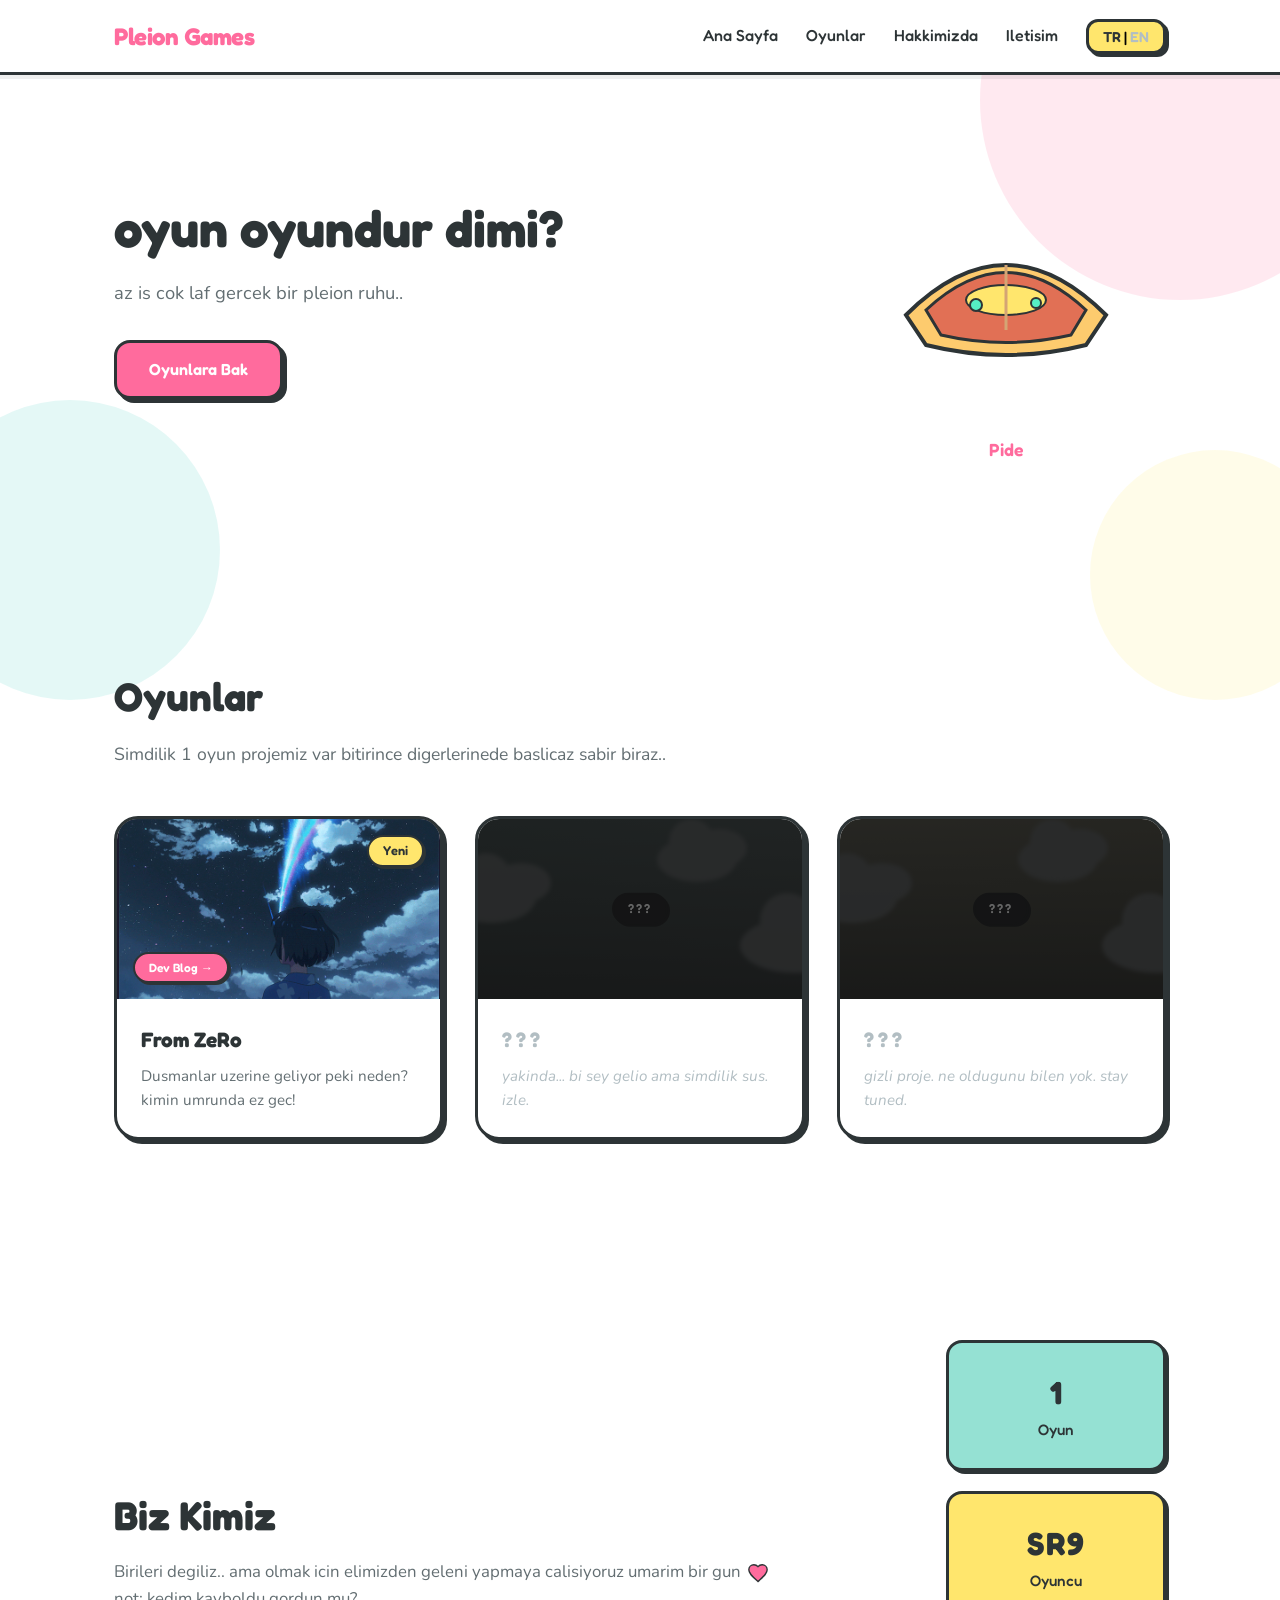
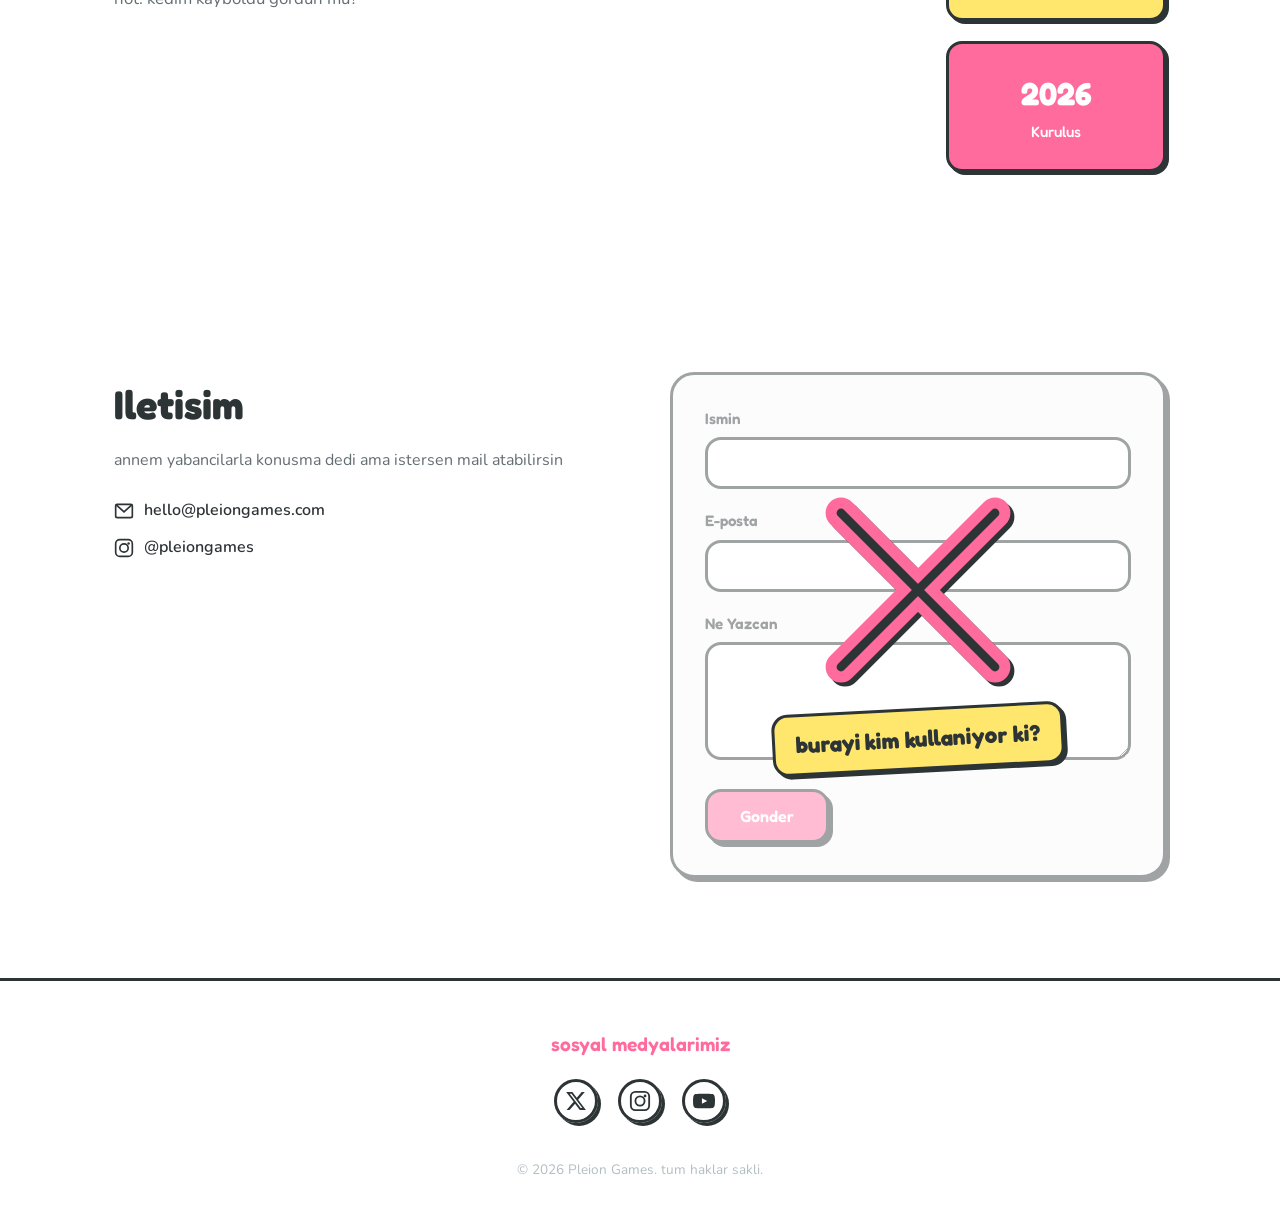
==== index.html @ 2d4acc25 "v1" ====
<!DOCTYPE html>
<html lang="tr">
<head>
  <meta charset="UTF-8">
  <meta name="viewport" content="width=device-width, initial-scale=1.0">
  <title>Pleion Games</title>
  <link rel="preconnect" href="https://fonts.googleapis.com">
  <link rel="preconnect" href="https://fonts.gstatic.com" crossorigin>
  <link href="https://fonts.googleapis.com/css2?family=Fredoka:wght@400;500;600;700&family=Nunito:wght@400;600;700&display=swap" rel="stylesheet">
  <link rel="stylesheet" href="css/style.css">
  <link rel="icon" type="image/jpg" href="mommy.jpg">
</head>
<body>

  <!-- Decorative blobs -->
  <div class="blob blob-1" aria-hidden="true"></div>
  <div class="blob blob-2" aria-hidden="true"></div>
  <div class="blob blob-3" aria-hidden="true"></div>

  <!-- Navbar -->
  <header class="navbar">
    <div class="container navbar-inner">
      <button type="button" class="logo" id="pleionLogo">Pleion Games</button>

      <button class="menu-toggle" aria-label="Menu" aria-expanded="false">
        <span></span>
        <span></span>
        <span></span>
      </button>

      <nav class="nav-links">
        <a href="#home" data-i18n="nav.home">Ana Sayfa</a>
        <a href="#games" data-i18n="nav.games">Oyunlar</a>
        <a href="#about" data-i18n="nav.about">Hakkimizda</a>
        <a href="#contact" data-i18n="nav.contact">Iletisim</a>
        <button class="lang-toggle" aria-label="Switch language">
          <span class="lang-active">TR</span> | <span class="lang-inactive">EN</span>
        </button>
      </nav>
    </div>
  </header>

  <main>

    <!-- Hero -->
    <section id="home" class="hero section">
      <div class="container hero-inner">
        <div class="hero-text">
          <h1 data-i18n="hero.title">oyun oyundur dimi?</h1>
          <p data-i18n="hero.subtitle">az is cok laf gercek bir pleion ruhu..</p>
          <a href="#games" class="btn btn-primary" data-i18n="hero.cta">Oyunlara Bak</a>
        </div>
        <div class="hero-illustration" id="heroFood" aria-hidden="true"></div>
      </div>
    </section>

    <!-- Games -->
    <section id="games" class="games section">
      <div class="container">
        <h2 class="section-title" data-i18n="games.title">Oyunlar</h2>
        <p class="section-subtitle" data-i18n="games.subtitle">Simdilik 1 oyun projemiz var bitirince digerlerinede baslicaz sabir biraz..</p>

        <div class="games-grid">
          <a href="fromzero/index.html" class="game-card-link">
            <article class="game-card game-card--featured">
              <div class="game-card-img game-card-img-1">
                <img src="fromzero.gif" alt="From ZeRo" class="game-logo">
                <span class="badge badge-hot" data-i18n="games.featured">Yeni</span>
                <span class="badge badge-blog" data-i18n="games.game1.blogHint">Dev Blog &rarr;</span>
              </div>
              <div class="game-card-body">
                <h3 data-i18n="games.game1.title">From ZeRo</h3>
                <p data-i18n="games.game1.desc">Dusmanlar uzerine geliyor peki neden? kimin umrunda ez gec!</p>
              </div>
            </article>
          </a>

          <article class="game-card game-card--mystery">
            <div class="game-card-img game-card-img-2">
              <div class="mystery-clouds" aria-hidden="true">
                <span class="cloud cloud-1"></span>
                <span class="cloud cloud-2"></span>
                <span class="cloud cloud-3"></span>
              </div>
              <span class="badge badge-mystery" data-i18n="games.mystery">???</span>
            </div>
            <div class="game-card-body game-card-body--mystery">
              <h3 data-i18n="games.game2.title">???</h3>
              <p data-i18n="games.game2.desc">yakinda... bi sey gelio ama simdilik sus. izle.</p>
            </div>
          </article>

          <article class="game-card game-card--mystery">
            <div class="game-card-img game-card-img-3">
              <div class="mystery-clouds" aria-hidden="true">
                <span class="cloud cloud-1"></span>
                <span class="cloud cloud-2"></span>
                <span class="cloud cloud-3"></span>
              </div>
              <span class="badge badge-mystery" data-i18n="games.mystery">???</span>
            </div>
            <div class="game-card-body game-card-body--mystery">
              <h3 data-i18n="games.game3.title">???</h3>
              <p data-i18n="games.game3.desc">gizli proje. ne oldugunu bilen yok. stay tuned.</p>
            </div>
          </article>
        </div>
      </div>
    </section>

    <!-- About -->
    <section id="about" class="about section">
      <div class="container about-inner">
        <div class="about-text">
          <h2 class="section-title" data-i18n="about.title">Biz Kimiz</h2>
          <p data-i18n-html="about.p1">Birileri degiliz.. ama olmak icin elimizden geleni yapmaya calisiyoruz umarim bir gun <svg class="inline-heart" viewBox="0 0 24 24" width="22" height="22" aria-hidden="true"><path d="M12 21.35l-1.45-1.32C5.4 15.36 2 12.28 2 8.5 2 5.42 4.42 3 7.5 3c1.74 0 3.41.81 4.5 2.09C13.09 3.81 14.76 3 16.5 3 19.58 3 22 5.42 22 8.5c0 3.78-3.4 6.86-8.55 11.54L12 21.35z" fill="#FF6B9D" stroke="#2D3436" stroke-width="1.5"/></svg><br>not: kedim kayboldu gordun mu?</p>
        </div>
        <div class="stats-grid">
          <div class="stat-box">
            <span class="stat-number">1</span>
            <span class="stat-label" data-i18n="about.statGames">Oyun</span>
          </div>
          <div class="stat-box">
            <span class="stat-number stat-number--scramble" id="statPlayers">?</span>
            <span class="stat-label" data-i18n="about.statPlayers">Oyuncu</span>
          </div>
          <div class="stat-box">
            <span class="stat-number">2026</span>
            <span class="stat-label" data-i18n="about.statYear">Kurulus</span>
          </div>
        </div>
      </div>
    </section>

    <!-- Contact -->
    <section id="contact" class="contact section">
      <div class="container contact-inner">
        <div class="contact-info">
          <h2 class="section-title" data-i18n="contact.title">Iletisim</h2>
          <p data-i18n="contact.subtitle">annem yabancilarla konusma dedi ama istersen mail atabilirsin</p>
          <div class="contact-links">
            <a href="mailto:hello@pleiongames.com" class="contact-link">
              <svg width="20" height="20" viewBox="0 0 24 24" fill="none" stroke="currentColor" stroke-width="2"><rect x="2" y="4" width="20" height="16" rx="2"/><path d="M22 4L12 13 2 4"/></svg>
              hello@pleiongames.com
            </a>
            <a href="https://instagram.com/pleiongames" class="contact-link" target="_blank" rel="noopener">
              <svg width="20" height="20" viewBox="0 0 24 24" fill="none" stroke="currentColor" stroke-width="2"><rect x="2" y="2" width="20" height="20" rx="5"/><circle cx="12" cy="12" r="5"/><circle cx="17.5" cy="6.5" r="1.5" fill="currentColor" stroke="none"/></svg>
              @pleiongames
            </a>
          </div>
        </div>

        <div class="contact-form-wrap">
          <form class="contact-form" id="contactForm">
            <div class="form-group">
              <label for="name" data-i18n="contact.name">Ismin</label>
              <input type="text" id="name" name="name" required disabled>
            </div>
            <div class="form-group">
              <label for="email" data-i18n="contact.email">E-posta</label>
              <input type="email" id="email" name="email" required disabled>
            </div>
            <div class="form-group">
              <label for="message" data-i18n="contact.message">Ne Yazcan</label>
              <textarea id="message" name="message" rows="4" required disabled></textarea>
            </div>
            <button type="submit" class="btn btn-primary" data-i18n="contact.send" disabled>Gonder</button>
            <p class="form-success" id="formSuccess" hidden data-i18n="contact.success">gitti mesajin! en kisa surede doneriz.</p>
          </form>
          <div class="form-x-overlay" aria-hidden="true">
            <svg class="form-x-mark" viewBox="0 0 200 200" fill="none" xmlns="http://www.w3.org/2000/svg">
              <line x1="30" y1="30" x2="170" y2="170" stroke="#FF6B9D" stroke-width="28" stroke-linecap="round"/>
              <line x1="170" y1="30" x2="30" y2="170" stroke="#FF6B9D" stroke-width="28" stroke-linecap="round"/>
              <line x1="30" y1="30" x2="170" y2="170" stroke="#2D3436" stroke-width="8" stroke-linecap="round"/>
              <line x1="170" y1="30" x2="30" y2="170" stroke="#2D3436" stroke-width="8" stroke-linecap="round"/>
            </svg>
            <p class="form-x-text" data-i18n="contact.nobody">burayi kim kullaniyor ki?</p>
          </div>
        </div>
      </div>
    </section>

  </main>

  <!-- Footer -->
  <footer class="footer">
    <div class="container footer-inner">
      <p class="footer-slogan" data-i18n="footer.slogan">sosyal medyalarimiz</p>
      <div class="footer-social" id="footerSocial">
        <a href="#" class="runaway-x" aria-label="X">
          <svg width="22" height="22" viewBox="0 0 24 24" fill="currentColor"><path d="M18.244 2.25h3.308l-7.227 8.26 8.502 11.24H16.17l-5.214-6.817L4.99 21.75H1.68l7.73-8.835L1.254 2.25H8.08l4.713 6.231zm-1.161 17.52h1.833L7.084 4.126H5.117z"/></svg>
        </a>
        <a href="https://instagram.com/pleiongames" aria-label="Instagram" target="_blank" rel="noopener">
          <svg width="22" height="22" viewBox="0 0 24 24" fill="none" stroke="currentColor" stroke-width="2"><rect x="2" y="2" width="20" height="20" rx="5"/><circle cx="12" cy="12" r="5"/><circle cx="17.5" cy="6.5" r="1.5" fill="currentColor" stroke="none"/></svg>
        </a>
        <a href="#" aria-label="YouTube">
          <svg width="22" height="22" viewBox="0 0 24 24" fill="currentColor"><path d="M23.5 6.5a3 3 0 0 0-2.1-2.1C19.5 4 12 4 12 4s-7.5 0-9.4.4A3 3 0 0 0 .5 6.5 31 31 0 0 0 0 12a31 31 0 0 0 .5 5.5 3 3 0 0 0 2.1 2.1C4.5 20 12 20 12 20s7.5 0 9.4-.4a3 3 0 0 0 2.1-2.1A31 31 0 0 0 24 12a31 31 0 0 0-.5-5.5zM9.75 15.02V8.98L15.5 12l-5.75 3.02z"/></svg>
        </a>
      </div>
      <p class="footer-copy">&copy; 2026 Pleion Games. <span data-i18n="footer.rights">tum haklar sakli.</span></p>
    </div>
  </footer>

  <script src="js/hero-foods.js"></script>
  <script src="js/main.js"></script>
</body>
</html>
---- css/style.css ----
/* ===== Reset & Base ===== */
*, *::before, *::after {
  margin: 0;
  padding: 0;
  box-sizing: border-box;
}

:root {
  --white: #FFFFFF;
  --dark: #2D3436;
  --pink: #FF6B9D;
  --teal: #4ECDC4;
  --yellow: #FFE66D;
  --mint: #95E1D3;
  --shadow: 4px 4px 0 var(--dark);
  --shadow-sm: 3px 3px 0 var(--dark);
  --radius: 24px;
  --radius-sm: 16px;
  --font-heading: 'Fredoka', sans-serif;
  --font-body: 'Nunito', sans-serif;
}

html {
  scroll-behavior: smooth;
}

body {
  font-family: var(--font-body);
  color: var(--dark);
  background: var(--white);
  line-height: 1.6;
  overflow-x: hidden;
}

.container {
  max-width: 1100px;
  margin: 0 auto;
  padding: 0 24px;
}

.section {
  padding: 100px 0;
}

.section-title {
  font-family: var(--font-heading);
  font-size: 2.5rem;
  font-weight: 700;
  margin-bottom: 12px;
}

.section-subtitle {
  font-size: 1.1rem;
  color: #636e72;
  margin-bottom: 48px;
}

/* ===== Decorative Blobs ===== */
.blob {
  position: fixed;
  border-radius: 50%;
  opacity: 0.15;
  z-index: -1;
  pointer-events: none;
}

.blob-1 {
  width: 400px;
  height: 400px;
  background: var(--pink);
  top: -100px;
  right: -100px;
}

.blob-2 {
  width: 300px;
  height: 300px;
  background: var(--teal);
  bottom: 200px;
  left: -80px;
}

.blob-3 {
  width: 250px;
  height: 250px;
  background: var(--yellow);
  top: 50%;
  right: -60px;
}

/* ===== Navbar ===== */
.navbar {
  position: sticky;
  top: 0;
  z-index: 100;
  background: var(--white);
  border-bottom: 3px solid var(--dark);
  box-shadow: 0 4px 0 rgba(45, 52, 54, 0.08);
}

.navbar-inner {
  display: flex;
  align-items: center;
  justify-content: space-between;
  height: 72px;
}

.logo {
  font-family: var(--font-heading);
  font-size: 1.5rem;
  font-weight: 700;
  color: var(--pink);
  text-decoration: none;
  letter-spacing: -0.5px;
  background: none;
  border: none;
  cursor: pointer;
  padding: 0;
}

.logo-shake {
  animation: logoShake 0.45s ease;
}

.nav-links {
  display: flex;
  align-items: center;
  gap: 28px;
}

.nav-links a {
  font-family: var(--font-heading);
  font-weight: 500;
  color: var(--dark);
  text-decoration: none;
  transition: color 0.2s;
}

.nav-links a:hover {
  color: var(--pink);
}

.lang-toggle {
  font-family: var(--font-heading);
  font-weight: 600;
  font-size: 0.9rem;
  background: var(--yellow);
  border: 3px solid var(--dark);
  border-radius: 12px;
  padding: 6px 14px;
  cursor: pointer;
  box-shadow: var(--shadow-sm);
  transition: transform 0.15s;
}

.lang-toggle:hover {
  transform: translateY(-2px);
}

.lang-toggle .lang-active {
  color: var(--dark);
}

.lang-toggle .lang-inactive {
  color: #b2bec3;
}

.menu-toggle {
  display: none;
  flex-direction: column;
  gap: 5px;
  background: none;
  border: none;
  cursor: pointer;
  padding: 4px;
}

.menu-toggle span {
  display: block;
  width: 26px;
  height: 3px;
  background: var(--dark);
  border-radius: 2px;
  transition: transform 0.3s, opacity 0.3s;
}

.menu-toggle.active span:nth-child(1) {
  transform: translateY(8px) rotate(45deg);
}

.menu-toggle.active span:nth-child(2) {
  opacity: 0;
}

.menu-toggle.active span:nth-child(3) {
  transform: translateY(-8px) rotate(-45deg);
}

/* ===== Buttons ===== */
.btn {
  display: inline-block;
  font-family: var(--font-heading);
  font-weight: 600;
  font-size: 1rem;
  padding: 14px 32px;
  border-radius: var(--radius-sm);
  border: 3px solid var(--dark);
  cursor: pointer;
  text-decoration: none;
  transition: transform 0.15s, box-shadow 0.15s;
}

.btn-primary {
  background: var(--pink);
  color: var(--white);
  box-shadow: var(--shadow);
}

.btn-primary:hover {
  transform: translateY(-4px);
  box-shadow: 6px 6px 0 var(--dark);
}

/* ===== Hero ===== */
.hero {
  padding-top: 60px;
}

.hero-inner {
  display: flex;
  align-items: center;
  gap: 60px;
}

.hero-text {
  flex: 1;
}

.hero-text h1 {
  font-family: var(--font-heading);
  font-size: 3.2rem;
  font-weight: 700;
  line-height: 1.15;
  margin-bottom: 20px;
}

.hero-text p {
  font-size: 1.15rem;
  color: #636e72;
  margin-bottom: 32px;
  max-width: 480px;
}

.hero-illustration {
  flex: 0 0 320px;
}

.hero-illustration svg {
  width: 100%;
  height: auto;
  animation: float 3s ease-in-out infinite;
}

.hero-food-label {
  display: block;
  margin-top: 12px;
  font-family: var(--font-heading);
  font-size: 1.1rem;
  font-weight: 600;
  text-align: center;
  color: var(--pink);
}

@keyframes float {
  0%, 100% { transform: translateY(0); }
  50% { transform: translateY(-12px); }
}

/* ===== Games ===== */
.games-grid {
  display: grid;
  grid-template-columns: repeat(3, 1fr);
  gap: 32px;
}

.game-card {
  background: var(--white);
  border: 3px solid var(--dark);
  border-radius: var(--radius);
  overflow: hidden;
  box-shadow: var(--shadow);
  transition: transform 0.2s;
}

.game-card:hover {
  transform: translateY(-6px);
}

.game-card-img {
  height: 180px;
  position: relative;
  display: flex;
  align-items: center;
  justify-content: center;
  padding: 16px;
}

.game-card-img-1 {
  background: #1a1a2e;
  overflow: hidden;
  padding: 0;
}

.game-logo {
  width: 100%;
  height: 100%;
  object-fit: contain;
  object-position: center;
  display: block;
}

.game-card-img-1 .badge-hot {
  z-index: 2;
}

.game-card-img-2 {
  background: linear-gradient(135deg, var(--teal) 0%, var(--mint) 100%);
}

.game-card-img-3 {
  background: linear-gradient(135deg, var(--yellow) 0%, #ffd93d 100%);
}

.badge {
  position: absolute;
  top: 16px;
  right: 16px;
  z-index: 3;
  font-family: var(--font-heading);
  font-size: 0.8rem;
  font-weight: 600;
  background: var(--white);
  color: var(--dark);
  border: 2px solid var(--dark);
  border-radius: 20px;
  padding: 4px 14px;
  box-shadow: 2px 2px 0 var(--dark);
}

.game-card-body {
  padding: 24px;
}

.game-card-body h3 {
  font-family: var(--font-heading);
  font-size: 1.3rem;
  margin-bottom: 8px;
}

.game-card-body p {
  font-size: 0.95rem;
  color: #636e72;
}

/* Featured card */
.game-card--featured:hover {
  transform: translateY(-8px);
  box-shadow: 6px 6px 0 var(--dark);
}

.badge-hot {
  background: var(--yellow);
}

/* Mystery cards */
.game-card--mystery {
  position: relative;
}

.game-card--mystery:hover {
  transform: translateY(-4px);
}

.game-card--mystery .game-card-img {
  overflow: hidden;
}

.mystery-clouds {
  position: absolute;
  inset: 0;
  z-index: 2;
  background: linear-gradient(180deg, rgba(45, 52, 54, 0.75) 0%, rgba(45, 52, 54, 0.92) 100%);
  pointer-events: none;
}

.cloud {
  position: absolute;
  background: #636e72;
  border-radius: 50%;
  opacity: 0.85;
  filter: blur(2px);
}

.cloud::before,
.cloud::after {
  content: '';
  position: absolute;
  background: inherit;
  border-radius: 50%;
}

.cloud-1 {
  width: 90px;
  height: 50px;
  top: 30%;
  left: -10%;
  animation: drift 8s ease-in-out infinite;
}

.cloud-1::before {
  width: 50px;
  height: 50px;
  top: -20px;
  left: 15px;
}

.cloud-1::after {
  width: 60px;
  height: 40px;
  top: -10px;
  left: 45px;
}

.cloud-2 {
  width: 110px;
  height: 55px;
  top: 55%;
  right: -15%;
  animation: drift 10s ease-in-out infinite reverse;
}

.cloud-2::before {
  width: 55px;
  height: 55px;
  top: -25px;
  left: 20px;
}

.cloud-2::after {
  width: 70px;
  height: 45px;
  top: -12px;
  left: 50px;
}

.cloud-3 {
  width: 80px;
  height: 45px;
  top: 10%;
  right: 20%;
  animation: drift 12s ease-in-out infinite;
  animation-delay: -3s;
}

.cloud-3::before {
  width: 45px;
  height: 45px;
  top: -18px;
  left: 12px;
}

.cloud-3::after {
  width: 55px;
  height: 38px;
  top: -8px;
  left: 35px;
}

@keyframes drift {
  0%, 100% { transform: translateX(0); }
  50% { transform: translateX(18px); }
}

.badge-mystery {
  top: 50%;
  left: 50%;
  right: auto;
  transform: translate(-50%, -50%);
  z-index: 3;
  background: var(--dark);
  color: var(--white);
  letter-spacing: 2px;
}

.game-card-body--mystery h3 {
  color: #b2bec3;
  letter-spacing: 4px;
}

.game-card-body--mystery p {
  color: #b2bec3;
  font-style: italic;
}

.game-card--mystery .game-card-img-2,
.game-card--mystery .game-card-img-3 {
  filter: brightness(0.4) saturate(0.3);
}

/* ===== About ===== */
.about-inner {
  display: flex;
  gap: 60px;
  align-items: center;
}

.about-text {
  flex: 1;
}

.about-text p {
  font-size: 1.05rem;
  color: #636e72;
  margin-bottom: 16px;
}

.inline-heart {
  display: inline-block;
  vertical-align: middle;
  margin: 0 2px;
  animation: heartbeat 1.2s ease-in-out infinite;
}

@keyframes heartbeat {
  0%, 100% { transform: scale(1); }
  50% { transform: scale(1.15); }
}

.stat-number--scramble {
  font-family: monospace;
  letter-spacing: 2px;
  min-width: 3ch;
  display: inline-block;
}

.stats-grid {
  display: flex;
  flex-direction: column;
  gap: 20px;
  flex: 0 0 220px;
}

.stat-box {
  background: var(--mint);
  border: 3px solid var(--dark);
  border-radius: var(--radius-sm);
  padding: 24px;
  text-align: center;
  box-shadow: var(--shadow-sm);
}

.stat-box:nth-child(2) {
  background: var(--yellow);
}

.stat-box:nth-child(3) {
  background: var(--pink);
  color: var(--white);
}

.stat-number {
  display: block;
  font-family: var(--font-heading);
  font-size: 2rem;
  font-weight: 700;
}

.stat-label {
  font-family: var(--font-heading);
  font-weight: 500;
  font-size: 0.95rem;
}

/* ===== Contact ===== */
.contact-inner {
  display: flex;
  gap: 60px;
  align-items: flex-start;
}

.contact-info {
  flex: 1;
}

.contact-info p {
  color: #636e72;
  margin-bottom: 24px;
}

.contact-links {
  display: flex;
  flex-direction: column;
  gap: 12px;
}

.contact-link {
  display: flex;
  align-items: center;
  gap: 10px;
  color: var(--dark);
  text-decoration: none;
  font-weight: 600;
  transition: color 0.2s;
}

.contact-link:hover {
  color: var(--pink);
}

.contact-form-wrap {
  flex: 1;
  position: relative;
}

.contact-form {
  background: #f8f9fa;
  border: 3px solid var(--dark);
  border-radius: var(--radius);
  padding: 32px;
  box-shadow: var(--shadow);
  opacity: 0.45;
  pointer-events: none;
  user-select: none;
}

.form-x-overlay {
  position: absolute;
  inset: 0;
  display: flex;
  flex-direction: column;
  align-items: center;
  justify-content: center;
  gap: 8px;
  z-index: 2;
  pointer-events: none;
}

.form-x-mark {
  width: min(220px, 70%);
  height: auto;
  filter: drop-shadow(4px 4px 0 var(--dark));
  animation: wobble 2.5s ease-in-out infinite;
}

.form-x-text {
  font-family: var(--font-heading);
  font-size: 1.4rem;
  font-weight: 700;
  color: var(--dark);
  text-align: center;
  transform: rotate(-3deg);
  background: var(--yellow);
  border: 3px solid var(--dark);
  border-radius: var(--radius-sm);
  padding: 10px 20px;
  box-shadow: var(--shadow-sm);
}

@keyframes wobble {
  0%, 100% { transform: rotate(0deg) scale(1); }
  25% { transform: rotate(-4deg) scale(1.03); }
  75% { transform: rotate(4deg) scale(1.03); }
}

.form-group {
  margin-bottom: 20px;
}

.form-group label {
  display: block;
  font-family: var(--font-heading);
  font-weight: 600;
  margin-bottom: 6px;
  font-size: 0.95rem;
}

.form-group input,
.form-group textarea {
  width: 100%;
  font-family: var(--font-body);
  font-size: 1rem;
  padding: 12px 16px;
  border: 3px solid var(--dark);
  border-radius: var(--radius-sm);
  background: var(--white);
  outline: none;
  transition: box-shadow 0.2s;
}

.form-group input:focus,
.form-group textarea:focus {
  box-shadow: 0 0 0 3px var(--teal);
}

.form-group textarea {
  resize: vertical;
}

.form-success {
  margin-top: 16px;
  font-family: var(--font-heading);
  font-weight: 600;
  color: var(--teal);
}

/* ===== Footer ===== */
.footer {
  border-top: 3px solid var(--dark);
  padding: 48px 0;
  text-align: center;
}

.footer-slogan {
  font-family: var(--font-heading);
  font-size: 1.2rem;
  font-weight: 600;
  color: var(--pink);
  margin-bottom: 20px;
}

.footer-social {
  display: flex;
  justify-content: center;
  gap: 20px;
  margin-bottom: 20px;
  position: relative;
  min-height: 60px;
}

.footer-social a {
  display: flex;
  align-items: center;
  justify-content: center;
  width: 44px;
  height: 44px;
  border: 3px solid var(--dark);
  border-radius: 50%;
  color: var(--dark);
  box-shadow: var(--shadow-sm);
  transition: transform 0.15s, background 0.15s;
}

.footer-social a:not(.runaway-x):hover {
  transform: translateY(-3px);
  background: var(--yellow);
}

.runaway-x {
  position: relative;
  transition: transform 0.45s cubic-bezier(0.34, 1.56, 0.64, 1);
  z-index: 5;
  cursor: pointer;
}

/* Escape cat */
.escape-cat {
  position: fixed;
  z-index: 9999;
  pointer-events: none;
  animation: catFall 2.6s ease-in forwards;
}

@keyframes logoShake {
  0%, 100% { transform: translateX(0) rotate(0); }
  20% { transform: translateX(-5px) rotate(-3deg); }
  40% { transform: translateX(5px) rotate(3deg); }
  60% { transform: translateX(-4px) rotate(-2deg); }
  80% { transform: translateX(4px) rotate(2deg); }
}

@keyframes catFall {
  0% { transform: translateY(0) rotate(0deg); }
  35% { transform: translateY(55vh) rotate(8deg); animation-timing-function: ease-in; }
  48% { transform: translateY(46vh) rotate(-5deg); }
  62% { transform: translateY(72vh) rotate(6deg); animation-timing-function: ease-in; }
  74% { transform: translateY(65vh) rotate(-4deg); }
  86% { transform: translateY(88vh) rotate(5deg); animation-timing-function: ease-in; }
  100% { transform: translateY(115vh) rotate(0deg); opacity: 0; }
}

.footer-copy {
  font-size: 0.85rem;
  color: #b2bec3;
}

/* ===== Responsive ===== */
@media (max-width: 768px) {
  .section {
    padding: 72px 0;
  }

  .section-title {
    font-size: 2rem;
  }

  .menu-toggle {
    display: flex;
  }

  .nav-links {
    position: fixed;
    top: 72px;
    left: 0;
    right: 0;
    background: var(--white);
    flex-direction: column;
    padding: 24px;
    gap: 20px;
    border-bottom: 3px solid var(--dark);
    transform: translateY(-120%);
    opacity: 0;
    transition: transform 0.3s, opacity 0.3s;
    pointer-events: none;
  }

  .nav-links.open {
    transform: translateY(0);
    opacity: 1;
    pointer-events: auto;
  }

  .hero-inner {
    flex-direction: column;
    text-align: center;
    gap: 40px;
  }

  .hero-text h1 {
    font-size: 2.2rem;
  }

  .hero-text p {
    max-width: 100%;
  }

  .hero-illustration {
    flex: none;
    width: 260px;
  }

  .games-grid {
    grid-template-columns: 1fr;
  }

  .about-inner {
    flex-direction: column;
  }

  .stats-grid {
    flex-direction: row;
    flex: none;
    width: 100%;
  }

  .stat-box {
    flex: 1;
    padding: 16px;
  }

  .stat-number {
    font-size: 1.5rem;
  }

  .contact-inner {
    flex-direction: column;
  }
}

@media (max-width: 480px) {
  .stats-grid {
    flex-direction: column;
  }

  .hero-text h1 {
    font-size: 1.8rem;
  }
}

/* ===== Game card link ===== */
.game-card-link {
  display: block;
  text-decoration: none;
  color: inherit;
}

.badge-blog {
  top: auto;
  bottom: 16px;
  left: 16px;
  right: auto;
  background: var(--pink);
  color: var(--white);
  font-size: 0.75rem;
}

/* ===== From ZeRo Blog ===== */
.blog-hero {
  padding-bottom: 40px;
}

.blog-hero-inner {
  text-align: center;
}

.blog-hero-logo {
  width: 200px;
  height: 140px;
  object-fit: contain;
  border: 3px solid var(--dark);
  border-radius: var(--radius);
  box-shadow: var(--shadow);
  background: #1a1a2e;
  margin-bottom: 32px;
}

.blog-posts {
  padding-top: 0;
}

.blog-post-card {
  background: var(--white);
  border: 3px solid var(--dark);
  border-radius: var(--radius);
  box-shadow: var(--shadow);
  padding: 32px;
  margin-bottom: 32px;
}

.blog-post-header {
  margin-bottom: 24px;
}

.blog-date {
  position: static;
  display: inline-block;
  background: var(--yellow);
  margin-bottom: 12px;
}

.blog-post-title {
  font-family: var(--font-heading);
  font-size: 1.6rem;
  font-weight: 700;
}

.blog-post-body {
  display: flex;
  flex-direction: column;
  gap: 16px;
}

.blog-text {
  font-size: 1rem;
  color: #636e72;
  line-height: 1.7;
}

.blog-figure {
  margin: 8px 0;
}

.blog-media {
  display: block;
  max-width: 100%;
  border: 3px solid var(--dark);
  border-radius: var(--radius-sm);
  box-shadow: var(--shadow-sm);
}

.blog-empty {
  text-align: center;
  font-family: var(--font-heading);
  font-size: 1.2rem;
  color: #636e72;
  padding: 48px 24px;
  border: 3px dashed #b2bec3;
  border-radius: var(--radius);
}
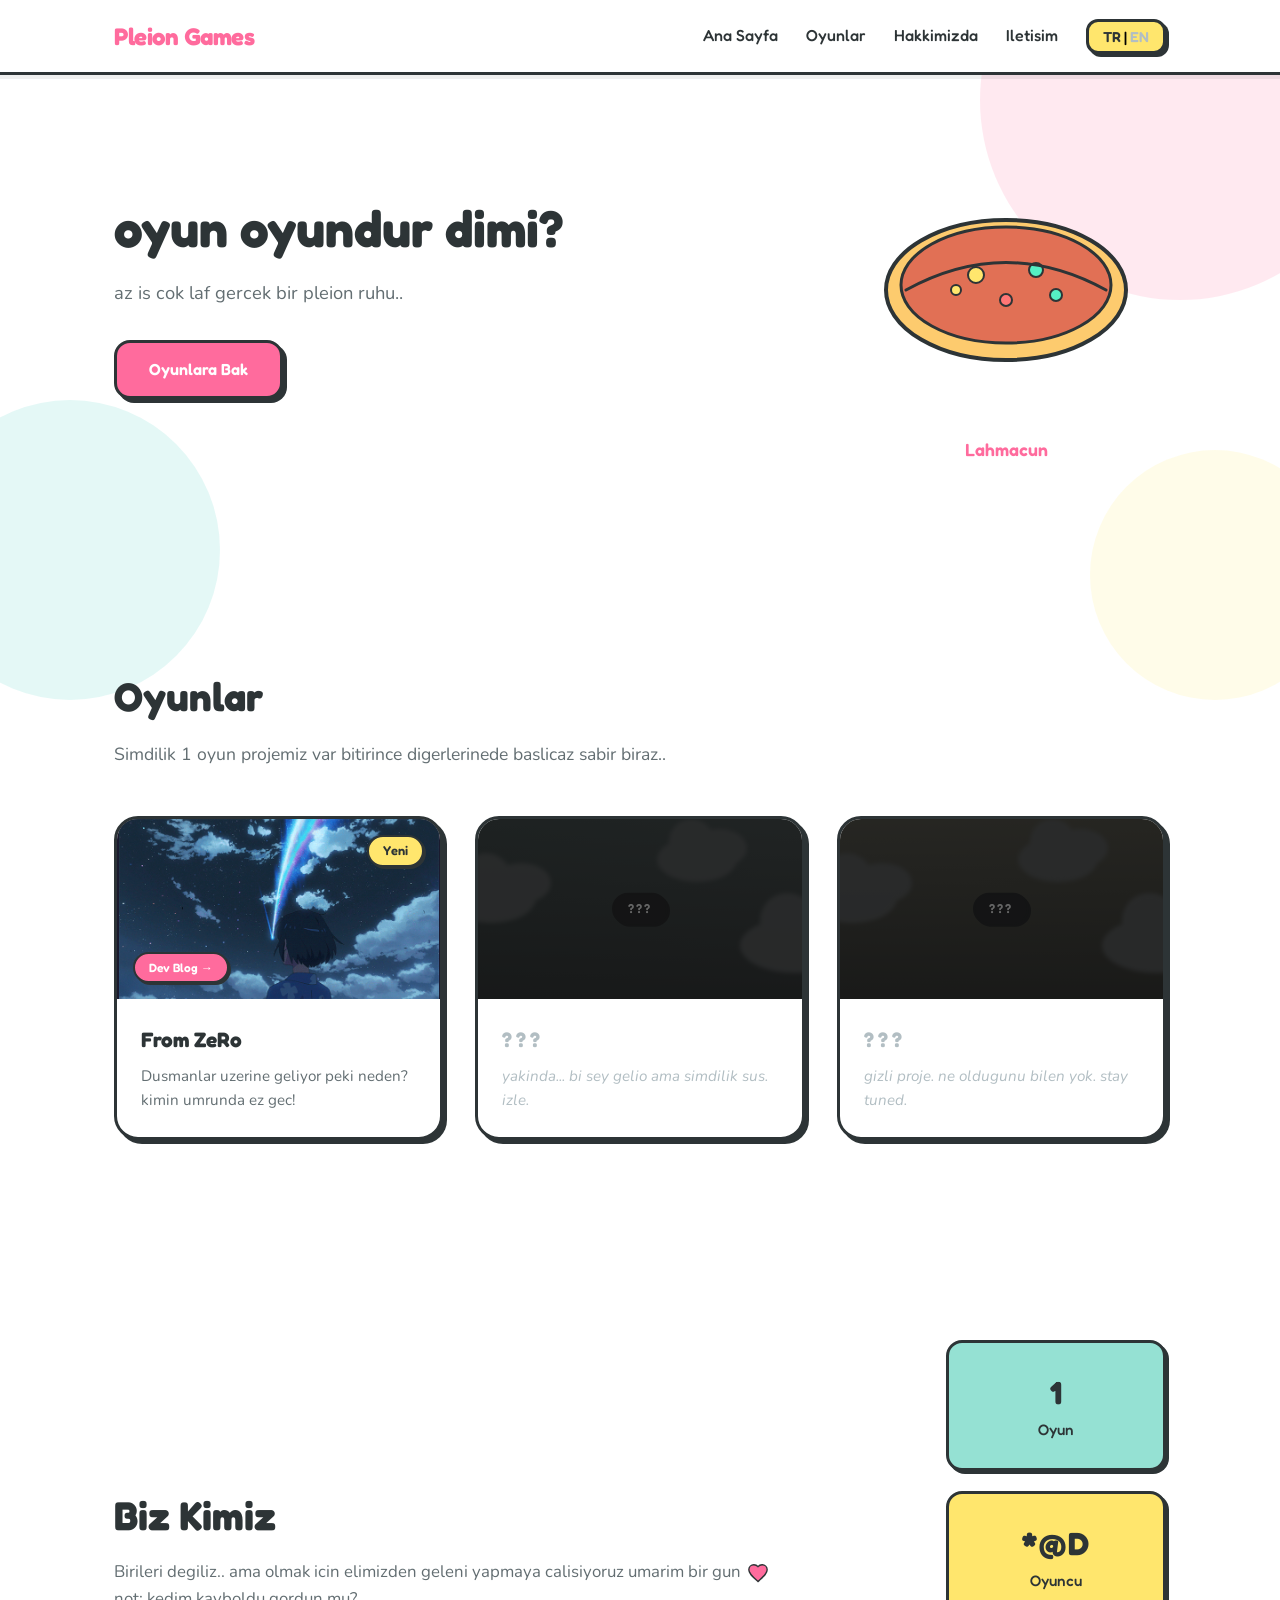
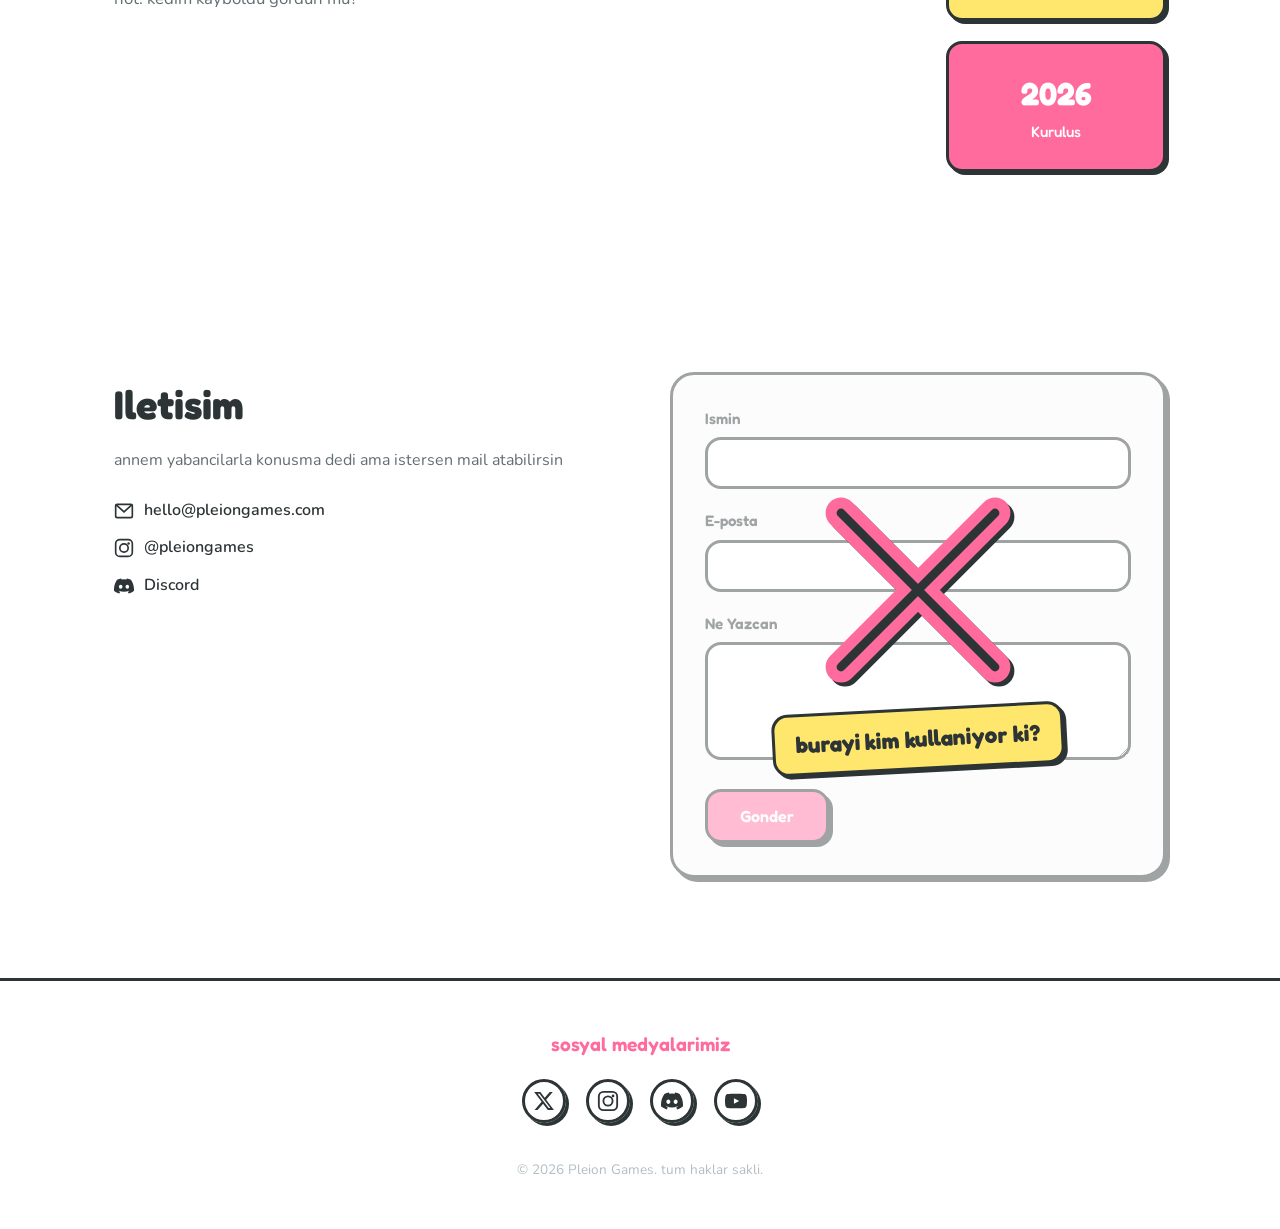
==== commit a2ddb3a3: "v1.1" ====
--- a/index.html
+++ b/index.html
@@ -147,6 +147,10 @@
               <svg width="20" height="20" viewBox="0 0 24 24" fill="none" stroke="currentColor" stroke-width="2"><rect x="2" y="2" width="20" height="20" rx="5"/><circle cx="12" cy="12" r="5"/><circle cx="17.5" cy="6.5" r="1.5" fill="currentColor" stroke="none"/></svg>
               @pleiongames
             </a>
+            <a href="https://discord.gg/pleiongames" class="contact-link" target="_blank" rel="noopener">
+              <svg width="20" height="20" viewBox="0 0 24 24" fill="currentColor"><path d="M20.317 4.37a19.79 19.79 0 0 0-4.885-1.515.074.074 0 0 0-.079.037c-.21.375-.444.864-.608 1.25a18.27 18.27 0 0 0-5.487 0 12.64 12.64 0 0 0-.617-1.25.077.077 0 0 0-.079-.037A19.736 19.736 0 0 0 3.677 4.37a.07.07 0 0 0-.032.027C.533 9.046-.32 13.58.099 18.057a.082.082 0 0 0 .031.057 19.9 19.9 0 0 0 5.993 3.03.078.078 0 0 0 .084-.028 14.09 14.09 0 0 0 1.226-1.994.076.076 0 0 0-.041-.106 13.107 13.107 0 0 1-1.872-.892.077.077 0 0 1-.008-.128 10.2 10.2 0 0 0 .372-.292.074.074 0 0 1 .077-.01c3.928 1.793 8.18 1.793 12.062 0a.074.074 0 0 1 .078.01c.12.098.246.198.373.292a.077.077 0 0 1-.006.127 12.299 12.299 0 0 1-1.873.892.077.077 0 0 0-.041.107c.36.698.772 1.362 1.225 1.993a.076.076 0 0 0 .084.028 19.839 19.839 0 0 0 6.002-3.03.077.077 0 0 0 .032-.054c.5-5.177-.838-9.674-3.549-13.66a.061.061 0 0 0-.031-.03zM8.02 15.33c-1.183 0-2.157-1.085-2.157-2.419 0-1.333.956-2.419 2.157-2.419 1.21 0 2.176 1.096 2.157 2.42 0 1.333-.956 2.418-2.157 2.418zm7.975 0c-1.183 0-2.157-1.085-2.157-2.419 0-1.333.955-2.419 2.157-2.419 1.21 0 2.176 1.096 2.157 2.42 0 1.333-.946 2.418-2.157 2.418z"/></svg>
+              Discord
+            </a>
           </div>
         </div>
 
@@ -193,6 +197,9 @@
         <a href="https://instagram.com/pleiongames" aria-label="Instagram" target="_blank" rel="noopener">
           <svg width="22" height="22" viewBox="0 0 24 24" fill="none" stroke="currentColor" stroke-width="2"><rect x="2" y="2" width="20" height="20" rx="5"/><circle cx="12" cy="12" r="5"/><circle cx="17.5" cy="6.5" r="1.5" fill="currentColor" stroke="none"/></svg>
         </a>
+        <a href="https://discord.gg/pleiongames" aria-label="Discord" target="_blank" rel="noopener">
+          <svg width="22" height="22" viewBox="0 0 24 24" fill="currentColor"><path d="M20.317 4.37a19.79 19.79 0 0 0-4.885-1.515.074.074 0 0 0-.079.037c-.21.375-.444.864-.608 1.25a18.27 18.27 0 0 0-5.487 0 12.64 12.64 0 0 0-.617-1.25.077.077 0 0 0-.079-.037A19.736 19.736 0 0 0 3.677 4.37a.07.07 0 0 0-.032.027C.533 9.046-.32 13.58.099 18.057a.082.082 0 0 0 .031.057 19.9 19.9 0 0 0 5.993 3.03.078.078 0 0 0 .084-.028 14.09 14.09 0 0 0 1.226-1.994.076.076 0 0 0-.041-.106 13.107 13.107 0 0 1-1.872-.892.077.077 0 0 1-.008-.128 10.2 10.2 0 0 0 .372-.292.074.074 0 0 1 .077-.01c3.928 1.793 8.18 1.793 12.062 0a.074.074 0 0 1 .078.01c.12.098.246.198.373.292a.077.077 0 0 1-.006.127 12.299 12.299 0 0 1-1.873.892.077.077 0 0 0-.041.107c.36.698.772 1.362 1.225 1.993a.076.076 0 0 0 .084.028 19.839 19.839 0 0 0 6.002-3.03.077.077 0 0 0 .032-.054c.5-5.177-.838-9.674-3.549-13.66a.061.061 0 0 0-.031-.03zM8.02 15.33c-1.183 0-2.157-1.085-2.157-2.419 0-1.333.956-2.419 2.157-2.419 1.21 0 2.176 1.096 2.157 2.42 0 1.333-.956 2.418-2.157 2.418zm7.975 0c-1.183 0-2.157-1.085-2.157-2.419 0-1.333.955-2.419 2.157-2.419 1.21 0 2.176 1.096 2.157 2.42 0 1.333-.946 2.418-2.157 2.418z"/></svg>
+        </a>
         <a href="#" aria-label="YouTube">
           <svg width="22" height="22" viewBox="0 0 24 24" fill="currentColor"><path d="M23.5 6.5a3 3 0 0 0-2.1-2.1C19.5 4 12 4 12 4s-7.5 0-9.4.4A3 3 0 0 0 .5 6.5 31 31 0 0 0 0 12a31 31 0 0 0 .5 5.5 3 3 0 0 0 2.1 2.1C4.5 20 12 20 12 20s7.5 0 9.4-.4a3 3 0 0 0 2.1-2.1A31 31 0 0 0 24 12a31 31 0 0 0-.5-5.5zM9.75 15.02V8.98L15.5 12l-5.75 3.02z"/></svg>
         </a>
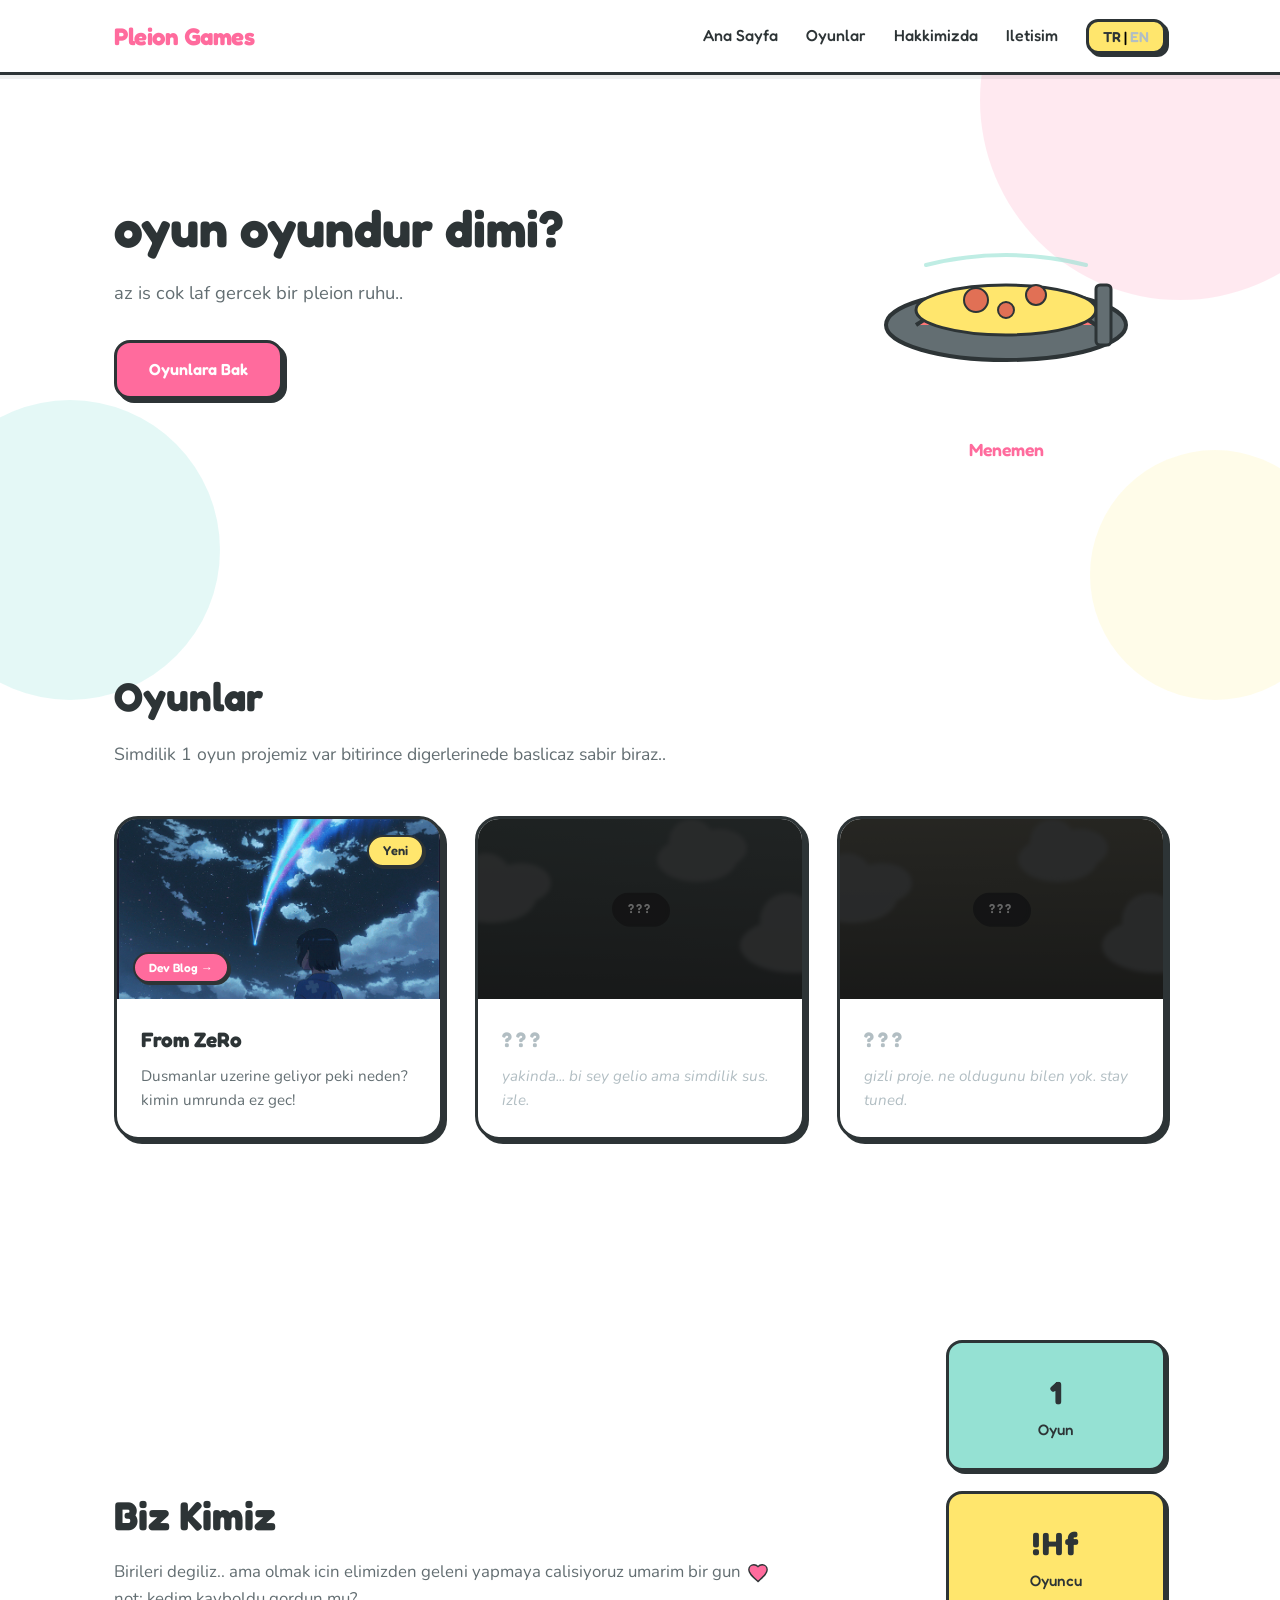
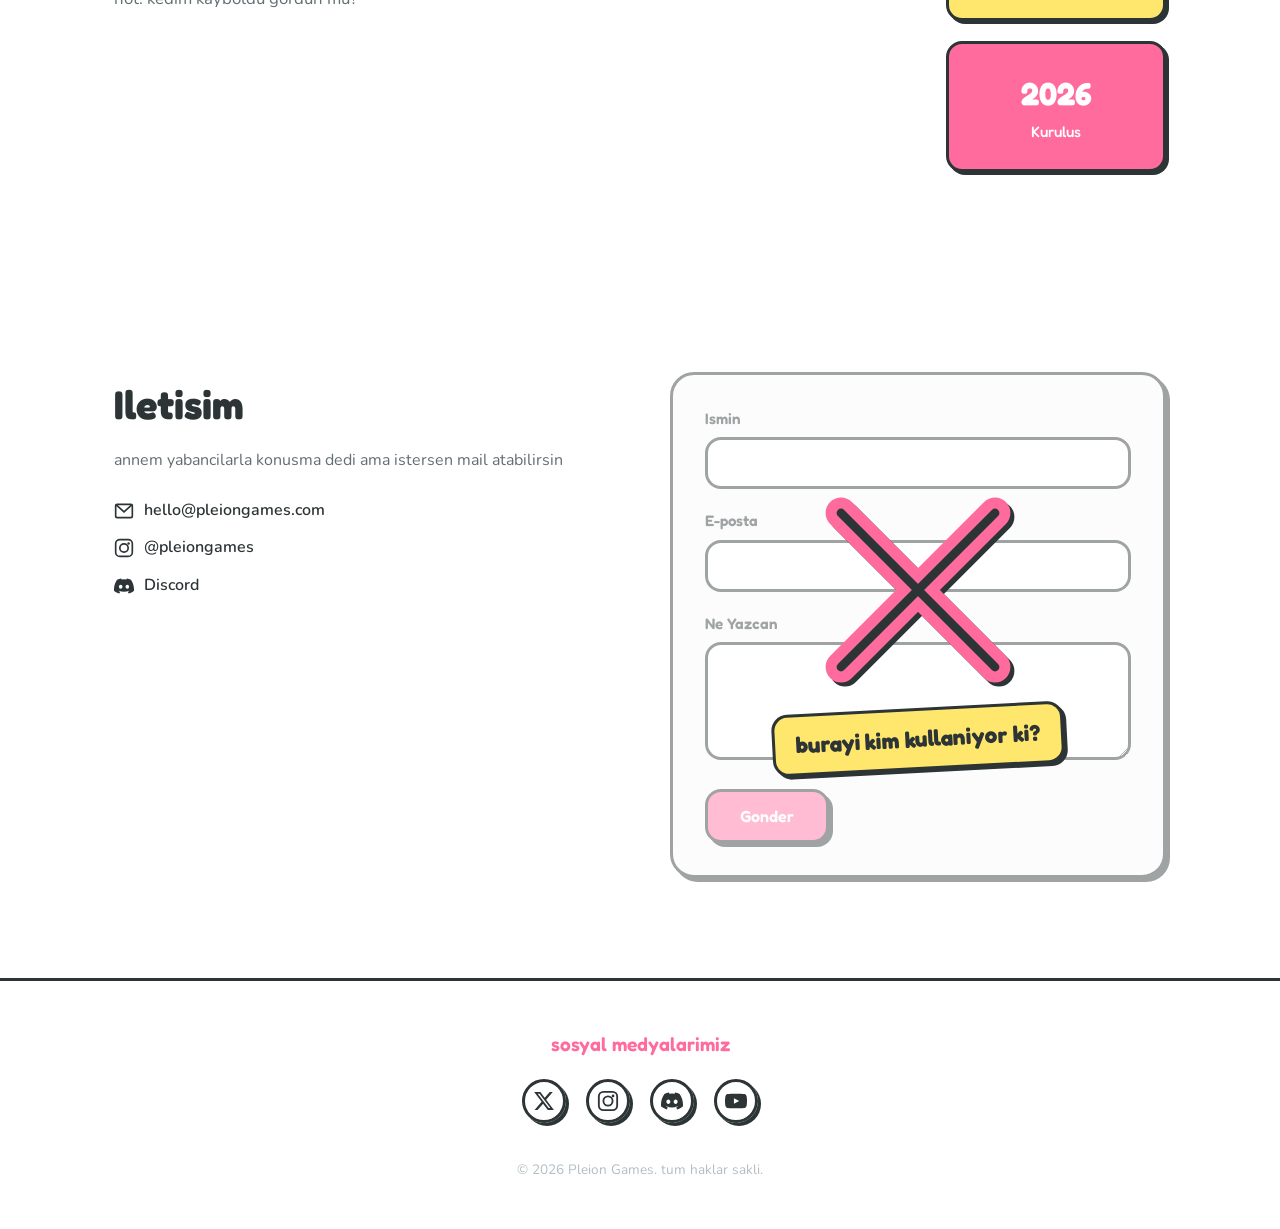
==== commit 7a1e40b1: "v1.2" ====
--- a/index.html
+++ b/index.html
@@ -147,7 +147,7 @@
               <svg width="20" height="20" viewBox="0 0 24 24" fill="none" stroke="currentColor" stroke-width="2"><rect x="2" y="2" width="20" height="20" rx="5"/><circle cx="12" cy="12" r="5"/><circle cx="17.5" cy="6.5" r="1.5" fill="currentColor" stroke="none"/></svg>
               @pleiongames
             </a>
-            <a href="https://discord.gg/pleiongames" class="contact-link" target="_blank" rel="noopener">
+            <a href="https://discord.gg/kpY7MRyVcN" class="contact-link" target="_blank" rel="noopener">
               <svg width="20" height="20" viewBox="0 0 24 24" fill="currentColor"><path d="M20.317 4.37a19.79 19.79 0 0 0-4.885-1.515.074.074 0 0 0-.079.037c-.21.375-.444.864-.608 1.25a18.27 18.27 0 0 0-5.487 0 12.64 12.64 0 0 0-.617-1.25.077.077 0 0 0-.079-.037A19.736 19.736 0 0 0 3.677 4.37a.07.07 0 0 0-.032.027C.533 9.046-.32 13.58.099 18.057a.082.082 0 0 0 .031.057 19.9 19.9 0 0 0 5.993 3.03.078.078 0 0 0 .084-.028 14.09 14.09 0 0 0 1.226-1.994.076.076 0 0 0-.041-.106 13.107 13.107 0 0 1-1.872-.892.077.077 0 0 1-.008-.128 10.2 10.2 0 0 0 .372-.292.074.074 0 0 1 .077-.01c3.928 1.793 8.18 1.793 12.062 0a.074.074 0 0 1 .078.01c.12.098.246.198.373.292a.077.077 0 0 1-.006.127 12.299 12.299 0 0 1-1.873.892.077.077 0 0 0-.041.107c.36.698.772 1.362 1.225 1.993a.076.076 0 0 0 .084.028 19.839 19.839 0 0 0 6.002-3.03.077.077 0 0 0 .032-.054c.5-5.177-.838-9.674-3.549-13.66a.061.061 0 0 0-.031-.03zM8.02 15.33c-1.183 0-2.157-1.085-2.157-2.419 0-1.333.956-2.419 2.157-2.419 1.21 0 2.176 1.096 2.157 2.42 0 1.333-.956 2.418-2.157 2.418zm7.975 0c-1.183 0-2.157-1.085-2.157-2.419 0-1.333.955-2.419 2.157-2.419 1.21 0 2.176 1.096 2.157 2.42 0 1.333-.946 2.418-2.157 2.418z"/></svg>
               Discord
             </a>
@@ -197,7 +197,7 @@
         <a href="https://instagram.com/pleiongames" aria-label="Instagram" target="_blank" rel="noopener">
           <svg width="22" height="22" viewBox="0 0 24 24" fill="none" stroke="currentColor" stroke-width="2"><rect x="2" y="2" width="20" height="20" rx="5"/><circle cx="12" cy="12" r="5"/><circle cx="17.5" cy="6.5" r="1.5" fill="currentColor" stroke="none"/></svg>
         </a>
-        <a href="https://discord.gg/pleiongames" aria-label="Discord" target="_blank" rel="noopener">
+        <a href="https://discord.gg/kpY7MRyVcN" aria-label="Discord" target="_blank" rel="noopener">
           <svg width="22" height="22" viewBox="0 0 24 24" fill="currentColor"><path d="M20.317 4.37a19.79 19.79 0 0 0-4.885-1.515.074.074 0 0 0-.079.037c-.21.375-.444.864-.608 1.25a18.27 18.27 0 0 0-5.487 0 12.64 12.64 0 0 0-.617-1.25.077.077 0 0 0-.079-.037A19.736 19.736 0 0 0 3.677 4.37a.07.07 0 0 0-.032.027C.533 9.046-.32 13.58.099 18.057a.082.082 0 0 0 .031.057 19.9 19.9 0 0 0 5.993 3.03.078.078 0 0 0 .084-.028 14.09 14.09 0 0 0 1.226-1.994.076.076 0 0 0-.041-.106 13.107 13.107 0 0 1-1.872-.892.077.077 0 0 1-.008-.128 10.2 10.2 0 0 0 .372-.292.074.074 0 0 1 .077-.01c3.928 1.793 8.18 1.793 12.062 0a.074.074 0 0 1 .078.01c.12.098.246.198.373.292a.077.077 0 0 1-.006.127 12.299 12.299 0 0 1-1.873.892.077.077 0 0 0-.041.107c.36.698.772 1.362 1.225 1.993a.076.076 0 0 0 .084.028 19.839 19.839 0 0 0 6.002-3.03.077.077 0 0 0 .032-.054c.5-5.177-.838-9.674-3.549-13.66a.061.061 0 0 0-.031-.03zM8.02 15.33c-1.183 0-2.157-1.085-2.157-2.419 0-1.333.956-2.419 2.157-2.419 1.21 0 2.176 1.096 2.157 2.42 0 1.333-.956 2.418-2.157 2.418zm7.975 0c-1.183 0-2.157-1.085-2.157-2.419 0-1.333.955-2.419 2.157-2.419 1.21 0 2.176 1.096 2.157 2.42 0 1.333-.946 2.418-2.157 2.418z"/></svg>
         </a>
         <a href="#" aria-label="YouTube">
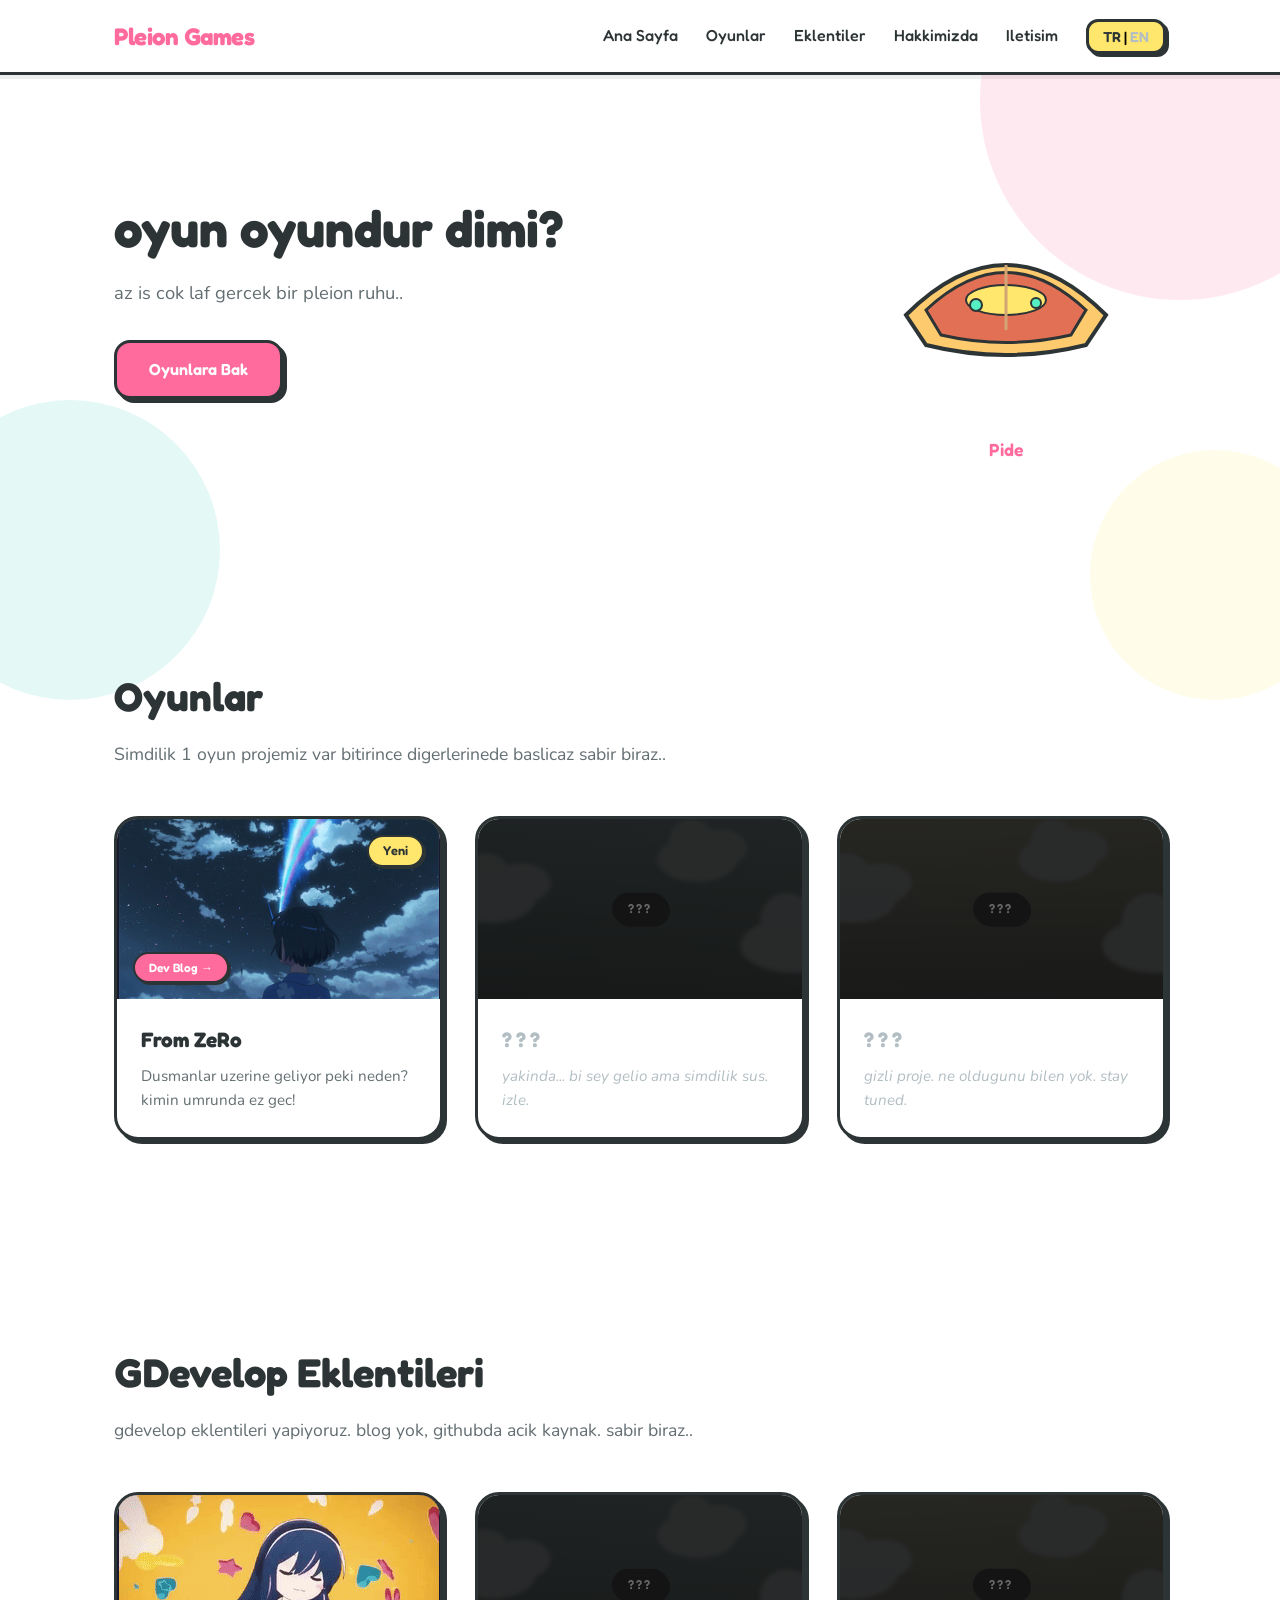
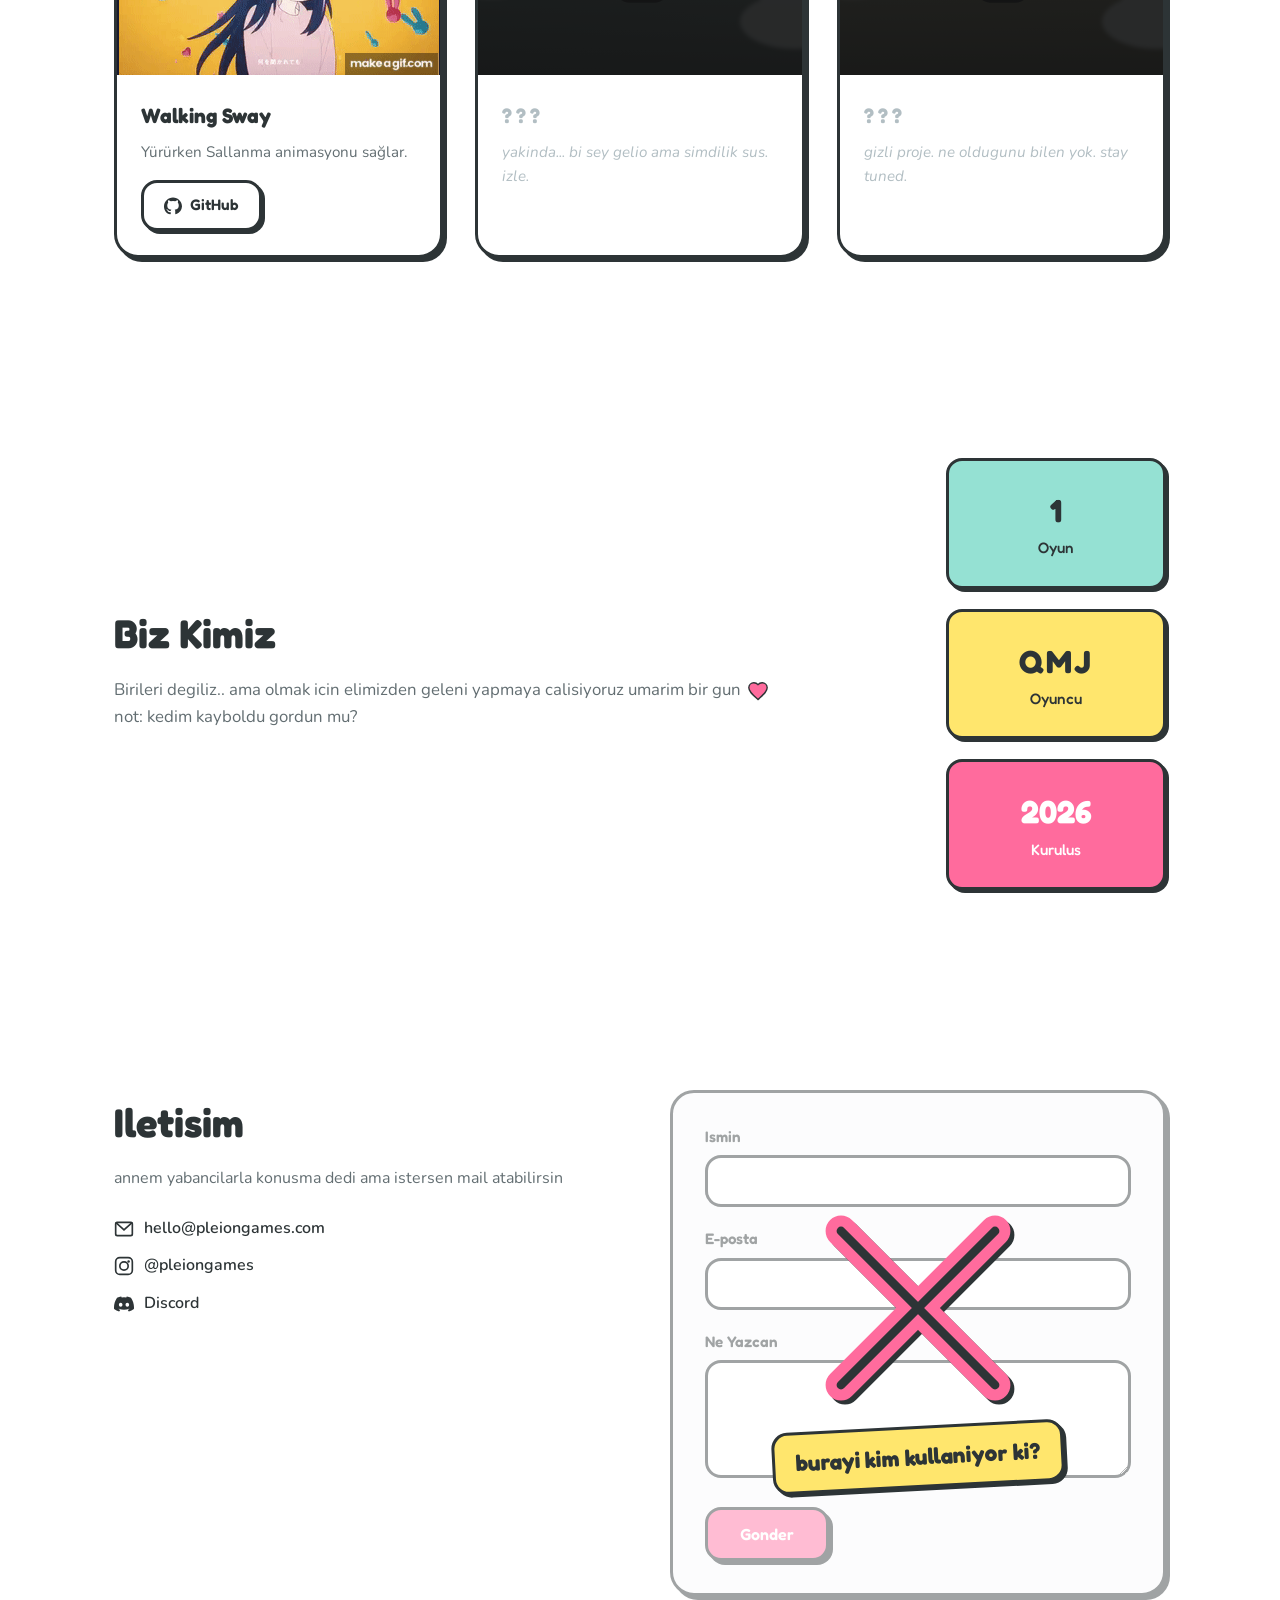
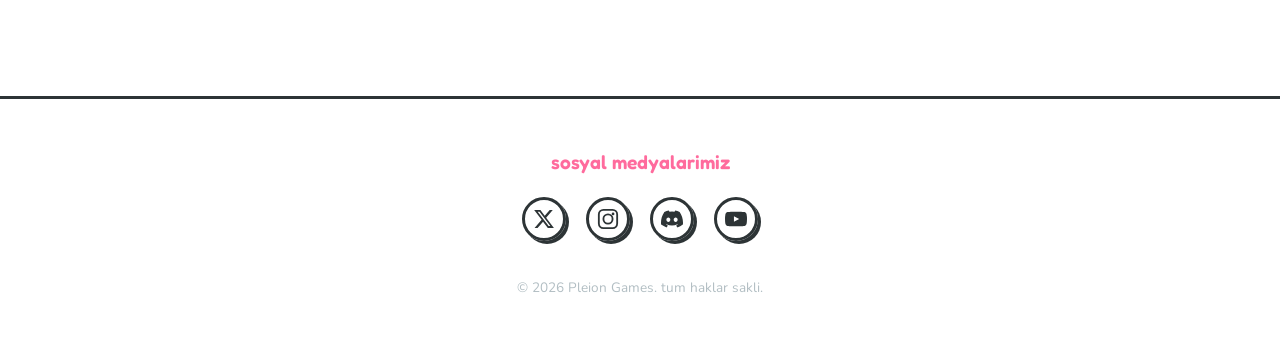
==== commit 49a92ca1: "v2" ====
--- a/index.html
+++ b/index.html
@@ -31,6 +31,7 @@
       <nav class="nav-links">
         <a href="#home" data-i18n="nav.home">Ana Sayfa</a>
         <a href="#games" data-i18n="nav.games">Oyunlar</a>
+        <a href="#extensions" data-i18n="nav.extensions">Eklentiler</a>
         <a href="#about" data-i18n="nav.about">Hakkimizda</a>
         <a href="#contact" data-i18n="nav.contact">Iletisim</a>
         <button class="lang-toggle" aria-label="Switch language">
@@ -104,6 +105,64 @@
               <p data-i18n="games.game3.desc">gizli proje. ne oldugunu bilen yok. stay tuned.</p>
             </div>
           </article>
+        </div>
+      </div>
+    </section>
+
+    <!-- GDevelop Extensions -->
+    <section id="extensions" class="games section">
+      <div class="container">
+        <h2 class="section-title" data-i18n="extensions.title">GDevelop Eklentileri</h2>
+        <p class="section-subtitle" data-i18n="extensions.subtitle">gdevelop eklentileri yapiyoruz. Hepsi Githubda acik kaynak. Gizlimiz saklımız yok..</p>
+
+        <div class="extensions-grid">
+          
+          <!-- Örnek Aktif/Tıklanabilir Eklenti Kartı -->
+          <article class="game-card">
+            <div class="game-card-img game-card-img-1">
+              <img src="walkingsway.gif" alt="Eklenti Adi" class="game-logo">
+            </div>
+            <div class="game-card-body">
+              <h3 data-tr="Walking Sway" data-en="Walking Sway">Walking Sway</h3>
+              <p data-tr="Yürürken Sallanma animasyonu sağlar." data-en="Makes your character Sway while moving.">Yürürken Sallanma animasyonu sağlar.</p>
+              <a href="https://github.com/g4as/WalkingSway/releases" class="btn btn-github" target="_blank" rel="noopener">
+                <svg width="18" height="18" viewBox="0 0 24 24" fill="currentColor" aria-hidden="true"><path d="M12 .5C5.37.5 0 5.87 0 12.5c0 5.3 3.44 9.8 8.2 10.39.6.11.82-.26.82-.58v-2.03c-3.34.73-4.04-1.61-4.04-1.61-.55-1.39-1.34-1.76-1.34-1.76-1.09-.75.08-.73.08-.73 1.21.09 1.85 1.24 1.85 1.24 1.07 1.83 2.81 1.3 3.5 1 .11-.78.42-1.3.76-1.6-2.67-.3-5.47-1.34-5.47-5.96 0-1.32.47-2.39 1.24-3.23-.12-.3-.54-1.52.12-3.18 0 0 1.01-.32 3.3 1.23a11.5 11.5 0 0 1 6 0c2.29-1.55 3.3-1.23 3.3-1.23.66 1.66.24 2.88.12 3.18.77.84 1.24 1.91 1.24 3.23 0 4.63-2.81 5.65-5.49 5.95.43.37.81 1.1.81 2.22v3.29c0 .32.22.7.82.58A12.01 12.01 0 0 0 24 12.5C24 5.87 18.63.5 12 .5z"/></svg>
+                <span data-i18n="extensions.github">GitHub</span>
+              </a>
+            </div>
+          </article>
+
+          <!-- Diğer Gizli/Mystery Kutular -->
+          <article class="game-card game-card--mystery">
+            <div class="game-card-img game-card-img-2">
+              <div class="mystery-clouds" aria-hidden="true">
+                <span class="cloud cloud-1"></span>
+                <span class="cloud cloud-2"></span>
+                <span class="cloud cloud-3"></span>
+              </div>
+              <span class="badge badge-mystery" data-i18n="games.mystery">???</span>
+            </div>
+            <div class="game-card-body game-card-body--mystery">
+              <h3 data-i18n="games.game2.title">???</h3>
+              <p data-i18n="games.game2.desc">yakinda... bi sey gelio ama simdilik sus. izle.</p>
+            </div>
+          </article>
+
+          <article class="game-card game-card--mystery">
+            <div class="game-card-img game-card-img-3">
+              <div class="mystery-clouds" aria-hidden="true">
+                <span class="cloud cloud-1"></span>
+                <span class="cloud cloud-2"></span>
+                <span class="cloud cloud-3"></span>
+              </div>
+              <span class="badge badge-mystery" data-i18n="games.mystery">???</span>
+            </div>
+            <div class="game-card-body game-card-body--mystery">
+              <h3 data-i18n="games.game3.title">???</h3>
+              <p data-i18n="games.game3.desc">gizli proje. ne oldugunu bilen yok. stay tuned.</p>
+            </div>
+          </article>
+
         </div>
       </div>
     </section>
@@ -211,4 +270,4 @@
   <script src="js/hero-foods.js"></script>
   <script src="js/main.js"></script>
 </body>
-</html>
+</html>
--- a/css/style.css
+++ b/css/style.css
@@ -505,6 +505,38 @@
 .game-card--mystery .game-card-img-2,
 .game-card--mystery .game-card-img-3 {
   filter: brightness(0.4) saturate(0.3);
+}
+
+/* ===== GDevelop Extensions ===== */
+.extensions-grid {
+  display: grid;
+  grid-template-columns: repeat(3, 1fr);
+  gap: 32px;
+}
+
+@media (max-width: 900px) and (min-width: 769px) {
+  .extensions-grid {
+    grid-template-columns: repeat(2, 1fr);
+  }
+}
+
+.btn-github {
+  display: inline-flex;
+  align-items: center;
+  justify-content: center;
+  gap: 8px;
+  margin-top: 16px;
+  padding: 10px 20px;
+  font-size: 0.95rem;
+  background: var(--white);
+  color: var(--dark);
+  box-shadow: var(--shadow-sm);
+}
+
+.btn-github:hover {
+  transform: translateY(-3px);
+  background: var(--yellow);
+  box-shadow: 5px 5px 0 var(--dark);
 }
 
 /* ===== About ===== */
@@ -848,7 +880,8 @@
     width: 260px;
   }
 
-  .games-grid {
+  .games-grid,
+  .extensions-grid {
     grid-template-columns: 1fr;
   }
 
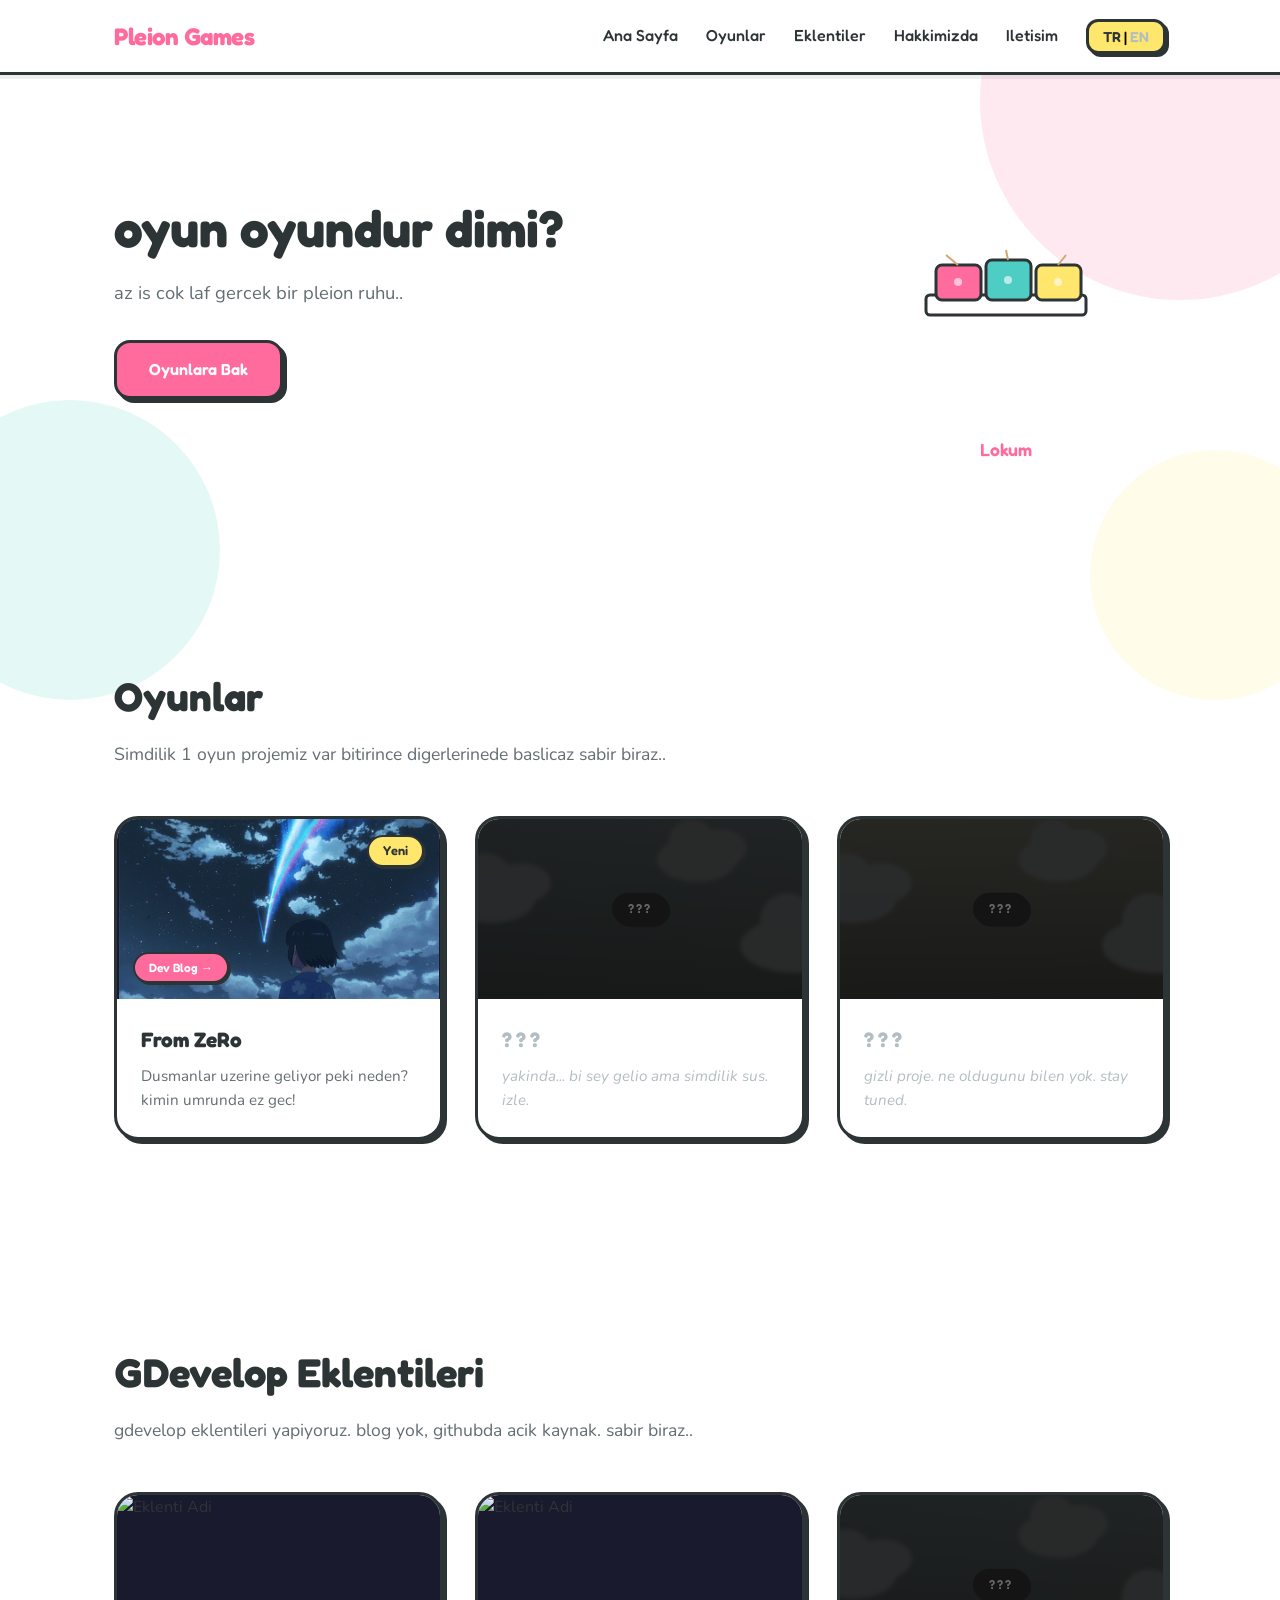
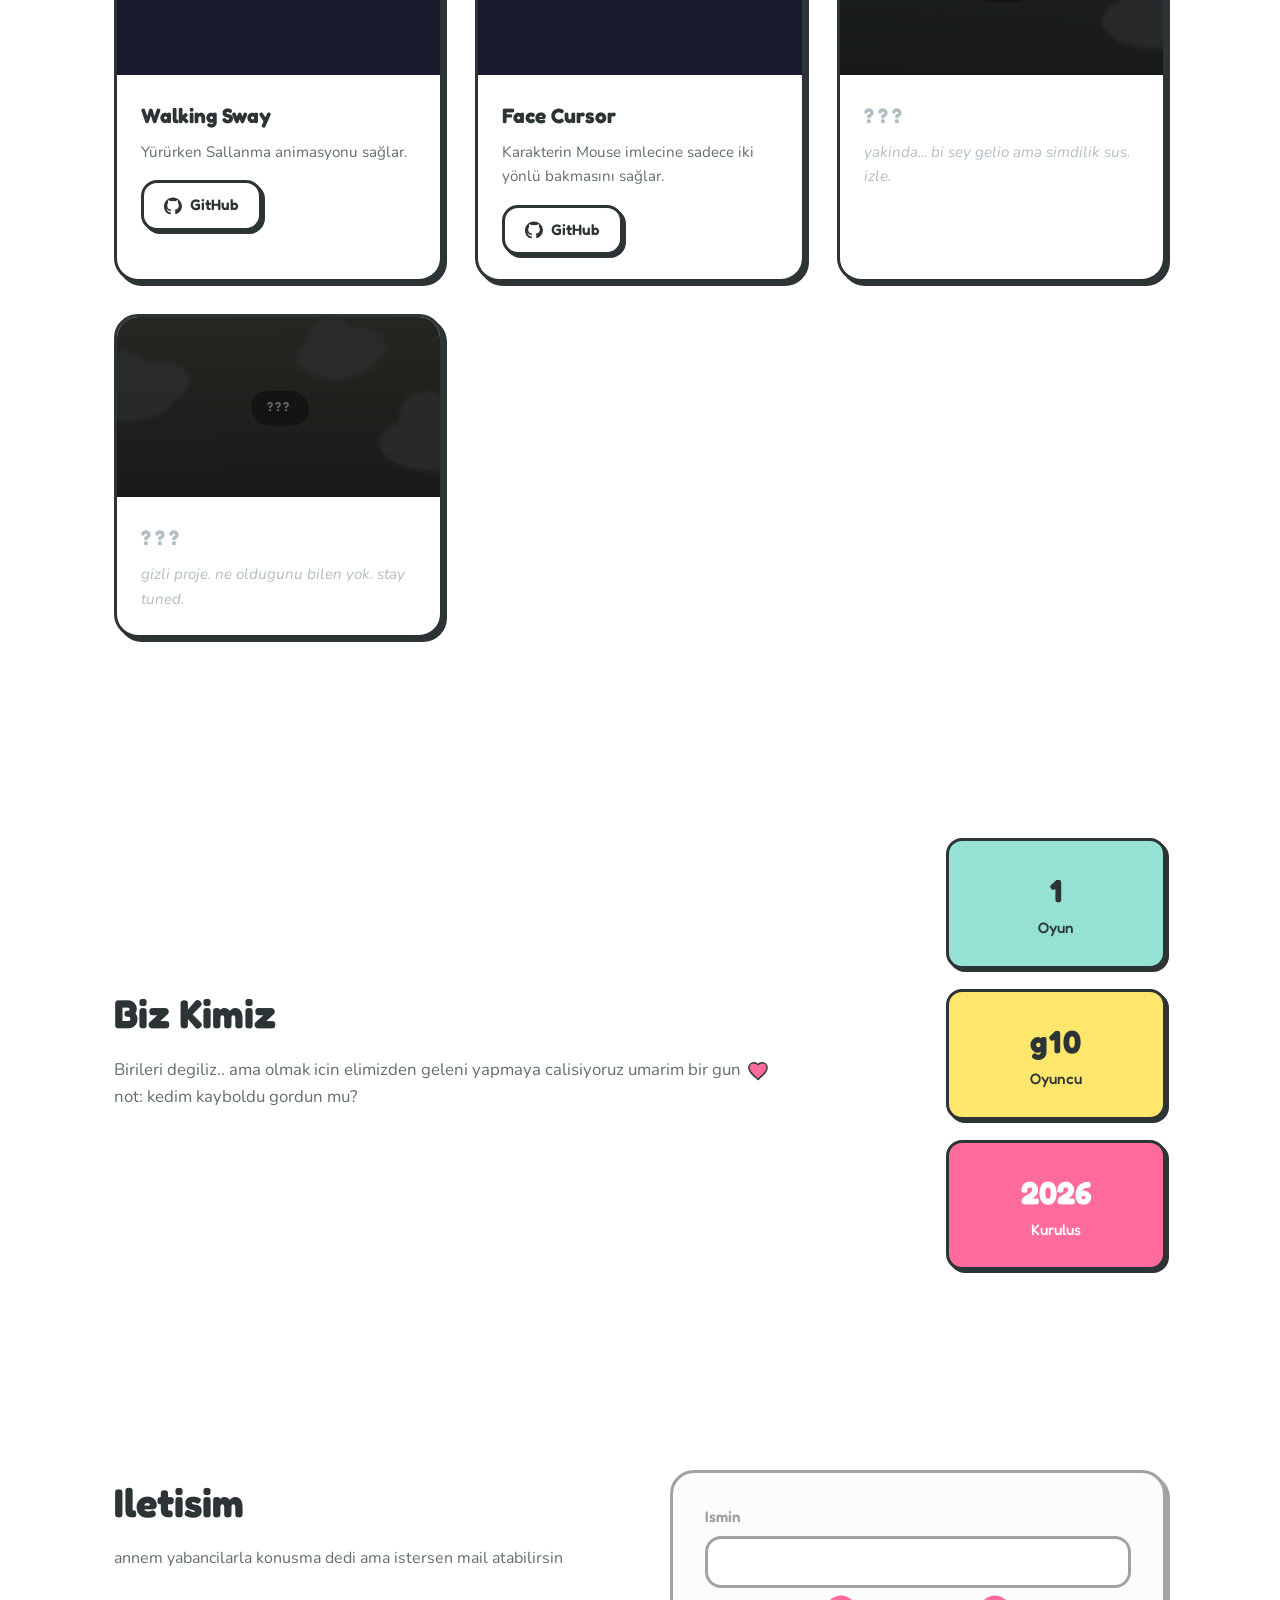
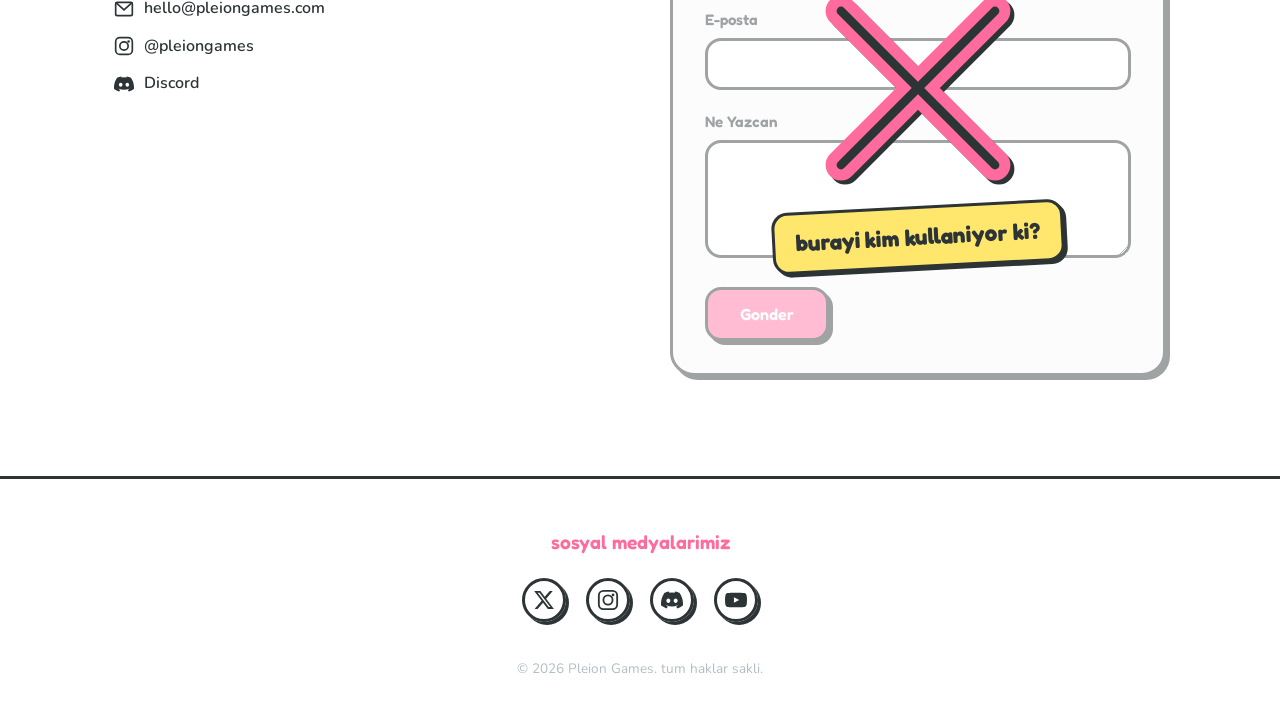
==== commit f8ded7e7: "v2.1 added face cursor extension" ====
--- a/index.html
+++ b/index.html
@@ -120,12 +120,26 @@
           <!-- Örnek Aktif/Tıklanabilir Eklenti Kartı -->
           <article class="game-card">
             <div class="game-card-img game-card-img-1">
-              <img src="walkingsway.gif" alt="Eklenti Adi" class="game-logo">
+              <img src="https://private-user-images.githubusercontent.com/175163213/676874313-b0d3a090-a2a8-4d84-9871-aedc833f294d.gif?jwt=eyJ0eXAiOiJKV1QiLCJhbGciOiJIUzI1NiJ9.[base64].1YLe2ysnNzIdHzRBv5GMRvqqozQOLU9m8u-lp3u--u8" alt="Eklenti Adi" class="game-logo">
             </div>
             <div class="game-card-body">
               <h3 data-tr="Walking Sway" data-en="Walking Sway">Walking Sway</h3>
               <p data-tr="Yürürken Sallanma animasyonu sağlar." data-en="Makes your character Sway while moving.">Yürürken Sallanma animasyonu sağlar.</p>
               <a href="https://github.com/g4as/WalkingSway/releases" class="btn btn-github" target="_blank" rel="noopener">
+                <svg width="18" height="18" viewBox="0 0 24 24" fill="currentColor" aria-hidden="true"><path d="M12 .5C5.37.5 0 5.87 0 12.5c0 5.3 3.44 9.8 8.2 10.39.6.11.82-.26.82-.58v-2.03c-3.34.73-4.04-1.61-4.04-1.61-.55-1.39-1.34-1.76-1.34-1.76-1.09-.75.08-.73.08-.73 1.21.09 1.85 1.24 1.85 1.24 1.07 1.83 2.81 1.3 3.5 1 .11-.78.42-1.3.76-1.6-2.67-.3-5.47-1.34-5.47-5.96 0-1.32.47-2.39 1.24-3.23-.12-.3-.54-1.52.12-3.18 0 0 1.01-.32 3.3 1.23a11.5 11.5 0 0 1 6 0c2.29-1.55 3.3-1.23 3.3-1.23.66 1.66.24 2.88.12 3.18.77.84 1.24 1.91 1.24 3.23 0 4.63-2.81 5.65-5.49 5.95.43.37.81 1.1.81 2.22v3.29c0 .32.22.7.82.58A12.01 12.01 0 0 0 24 12.5C24 5.87 18.63.5 12 .5z"/></svg>
+                <span data-i18n="extensions.github">GitHub</span>
+              </a>
+            </div>
+          </article>
+
+          <article class="game-card">
+            <div class="game-card-img game-card-img-1">
+              <img src="https://private-user-images.githubusercontent.com/175163213/677114156-472ab954-652f-4994-a419-4d8a2ba70817.gif?jwt=eyJ0eXAiOiJKV1QiLCJhbGciOiJIUzI1NiJ9.[base64].RqJirIds97gJ8IzZRJhE2O5bdCLA8_jWFORXbuMaHw8" alt="Eklenti Adi" class="game-logo">
+            </div>
+            <div class="game-card-body">
+              <h3 data-tr="Face Cursor" data-en="Face Cursor">Face Cursor</h3>
+              <p data-tr="Karakterin Mouse imlecine sadece iki yönlü bakmasını sağlar." data-en="Makes your character face only 2 directions of cursor.">Karakterin Mouse imlecine sadece iki yönlü bakmasını sağlar.</p>
+              <a href="https://github.com/g4as/FaceCursor/releases" class="btn btn-github" target="_blank" rel="noopener">
                 <svg width="18" height="18" viewBox="0 0 24 24" fill="currentColor" aria-hidden="true"><path d="M12 .5C5.37.5 0 5.87 0 12.5c0 5.3 3.44 9.8 8.2 10.39.6.11.82-.26.82-.58v-2.03c-3.34.73-4.04-1.61-4.04-1.61-.55-1.39-1.34-1.76-1.34-1.76-1.09-.75.08-.73.08-.73 1.21.09 1.85 1.24 1.85 1.24 1.07 1.83 2.81 1.3 3.5 1 .11-.78.42-1.3.76-1.6-2.67-.3-5.47-1.34-5.47-5.96 0-1.32.47-2.39 1.24-3.23-.12-.3-.54-1.52.12-3.18 0 0 1.01-.32 3.3 1.23a11.5 11.5 0 0 1 6 0c2.29-1.55 3.3-1.23 3.3-1.23.66 1.66.24 2.88.12 3.18.77.84 1.24 1.91 1.24 3.23 0 4.63-2.81 5.65-5.49 5.95.43.37.81 1.1.81 2.22v3.29c0 .32.22.7.82.58A12.01 12.01 0 0 0 24 12.5C24 5.87 18.63.5 12 .5z"/></svg>
                 <span data-i18n="extensions.github">GitHub</span>
               </a>
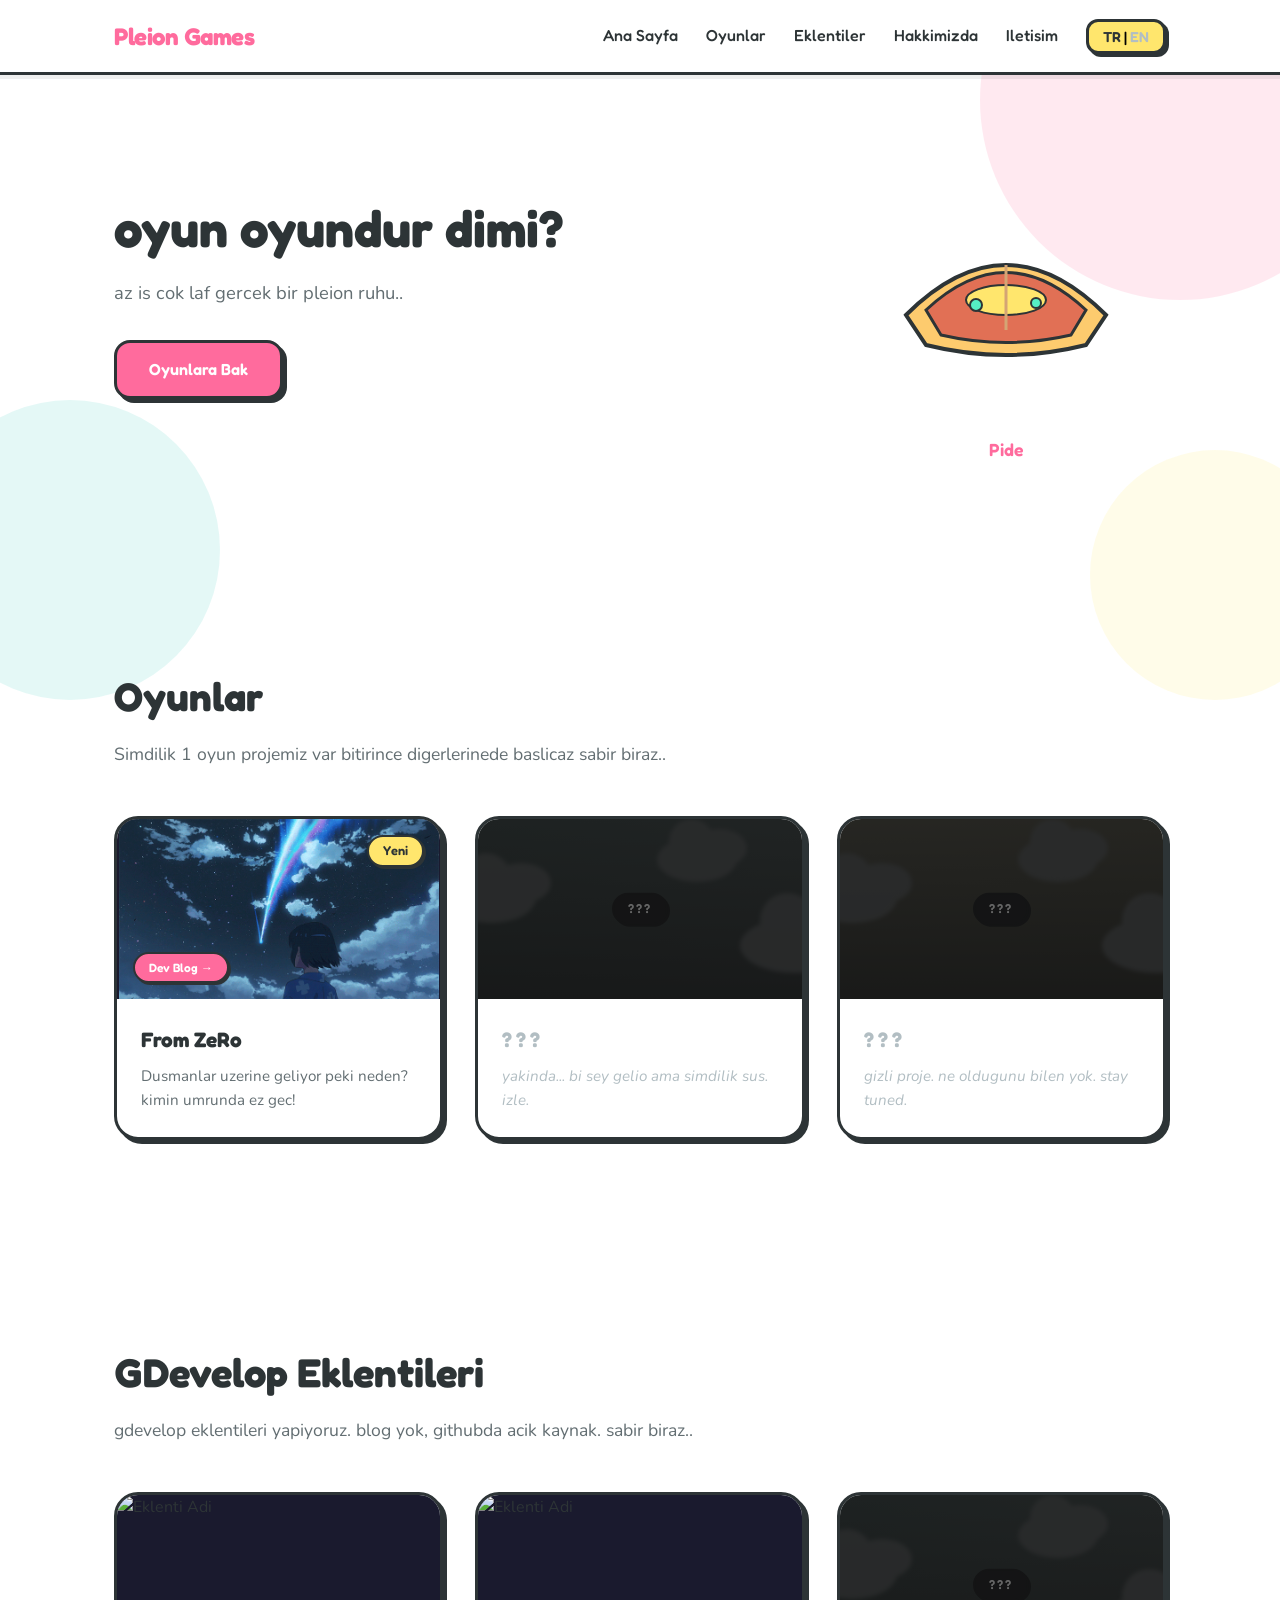
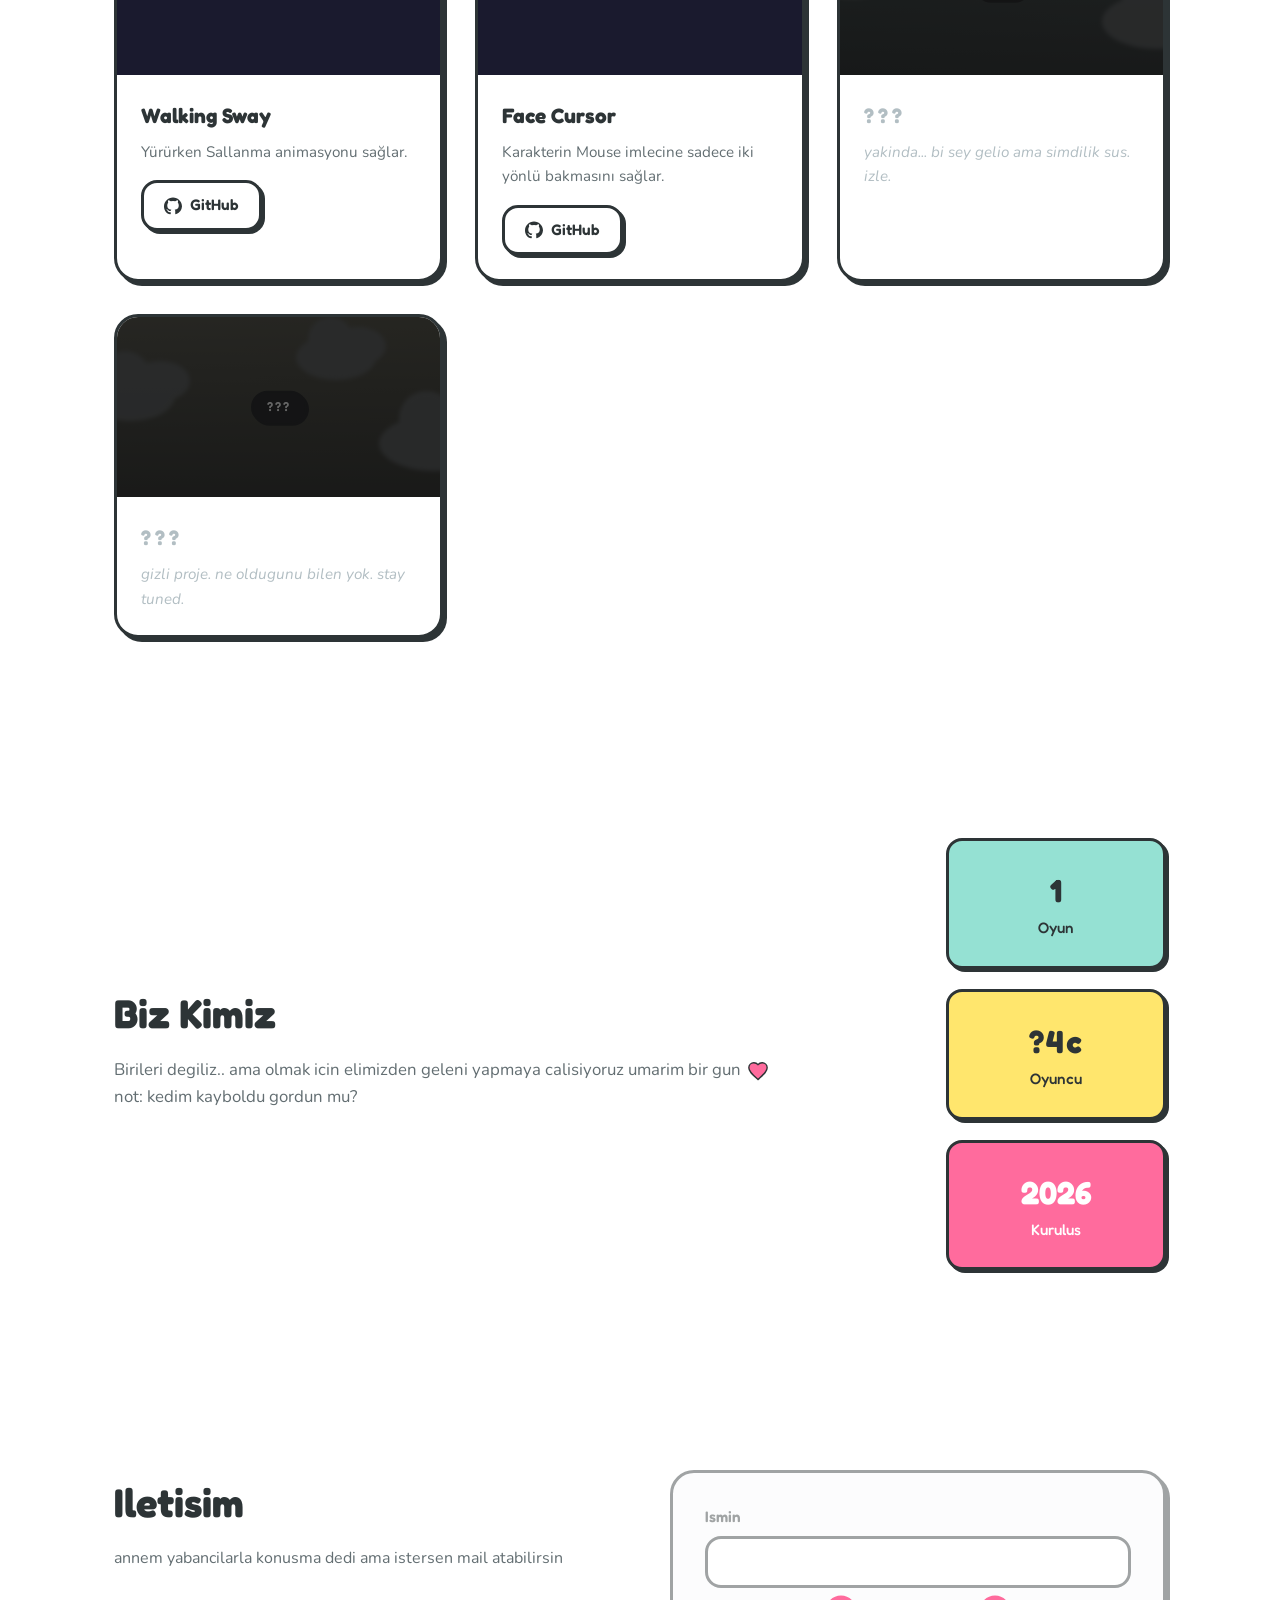
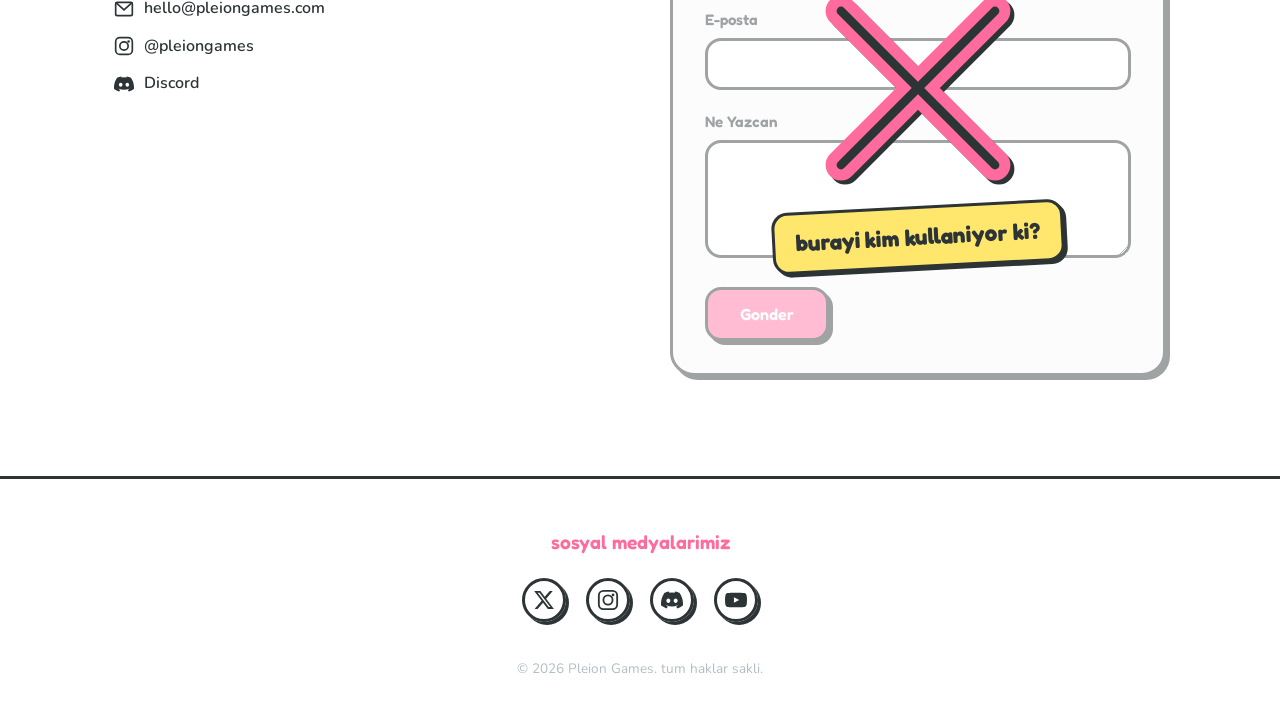
==== commit cf949ce7: "v2.2 Fixed image links" ====
--- a/index.html
+++ b/index.html
@@ -120,7 +120,7 @@
           <!-- Örnek Aktif/Tıklanabilir Eklenti Kartı -->
           <article class="game-card">
             <div class="game-card-img game-card-img-1">
-              <img src="https://private-user-images.githubusercontent.com/175163213/676874313-b0d3a090-a2a8-4d84-9871-aedc833f294d.gif?jwt=eyJ0eXAiOiJKV1QiLCJhbGciOiJIUzI1NiJ9.[base64].1YLe2ysnNzIdHzRBv5GMRvqqozQOLU9m8u-lp3u--u8" alt="Eklenti Adi" class="game-logo">
+              <img src="https://raw.githubusercontent.com/g4as/Images/refs/heads/main/walkingsway.gif" alt="Eklenti Adi" class="game-logo">
             </div>
             <div class="game-card-body">
               <h3 data-tr="Walking Sway" data-en="Walking Sway">Walking Sway</h3>
@@ -134,7 +134,7 @@
 
           <article class="game-card">
             <div class="game-card-img game-card-img-1">
-              <img src="https://private-user-images.githubusercontent.com/175163213/677114156-472ab954-652f-4994-a419-4d8a2ba70817.gif?jwt=eyJ0eXAiOiJKV1QiLCJhbGciOiJIUzI1NiJ9.[base64].RqJirIds97gJ8IzZRJhE2O5bdCLA8_jWFORXbuMaHw8" alt="Eklenti Adi" class="game-logo">
+              <img src="https://raw.githubusercontent.com/g4as/Images/refs/heads/main/facecursor.gif" alt="Eklenti Adi" class="game-logo">
             </div>
             <div class="game-card-body">
               <h3 data-tr="Face Cursor" data-en="Face Cursor">Face Cursor</h3>
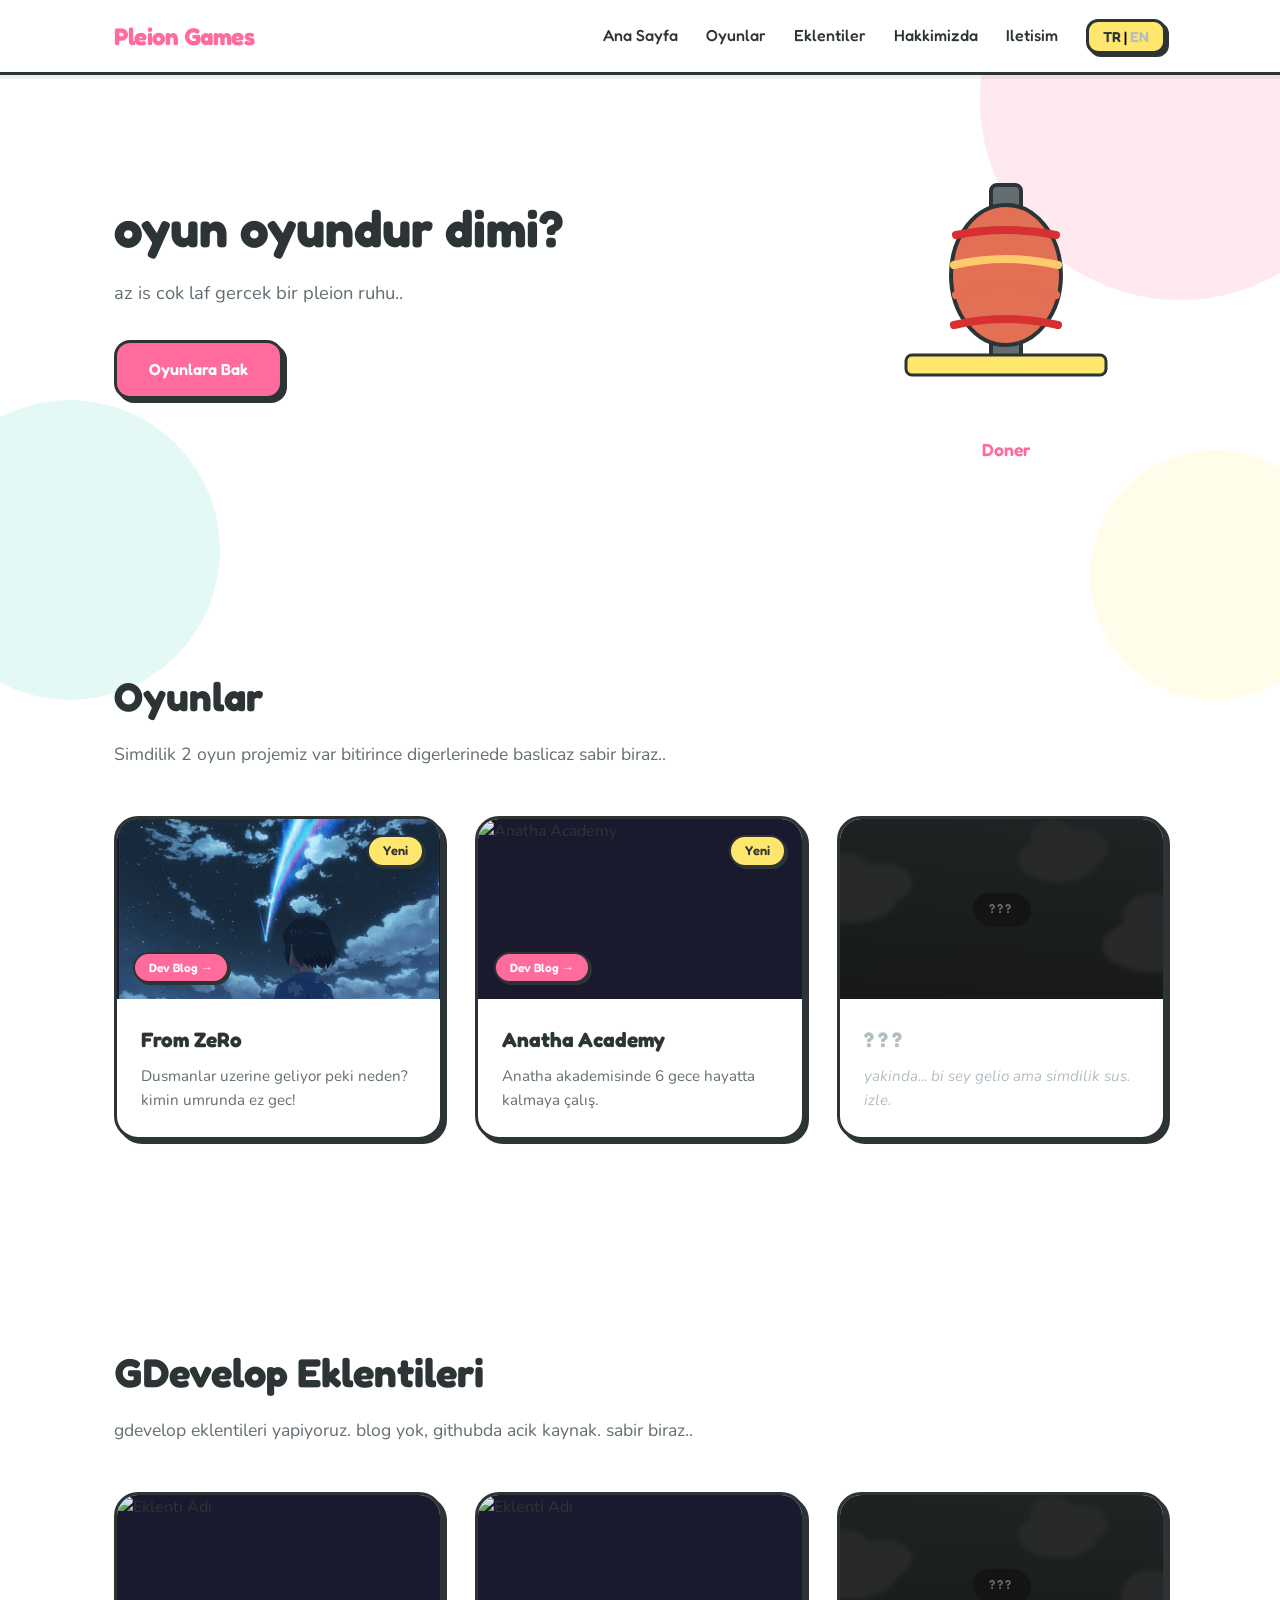
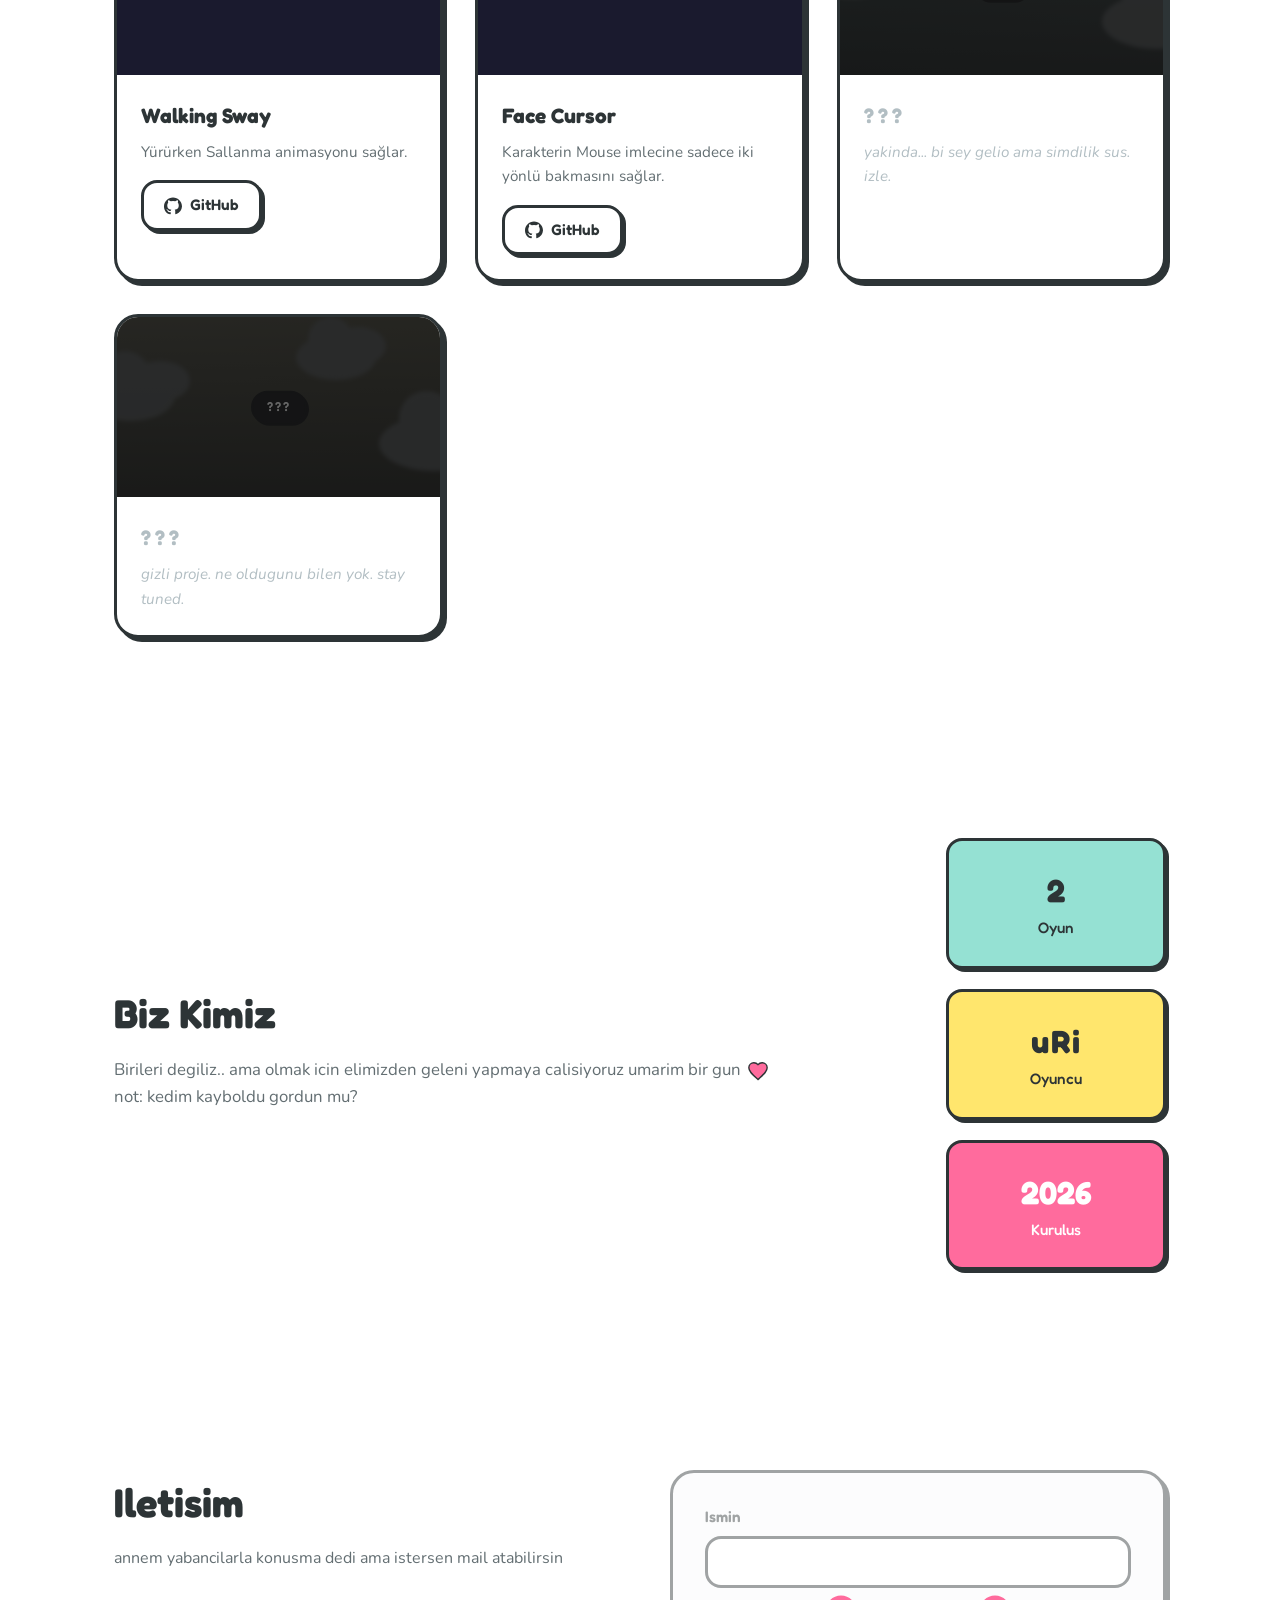
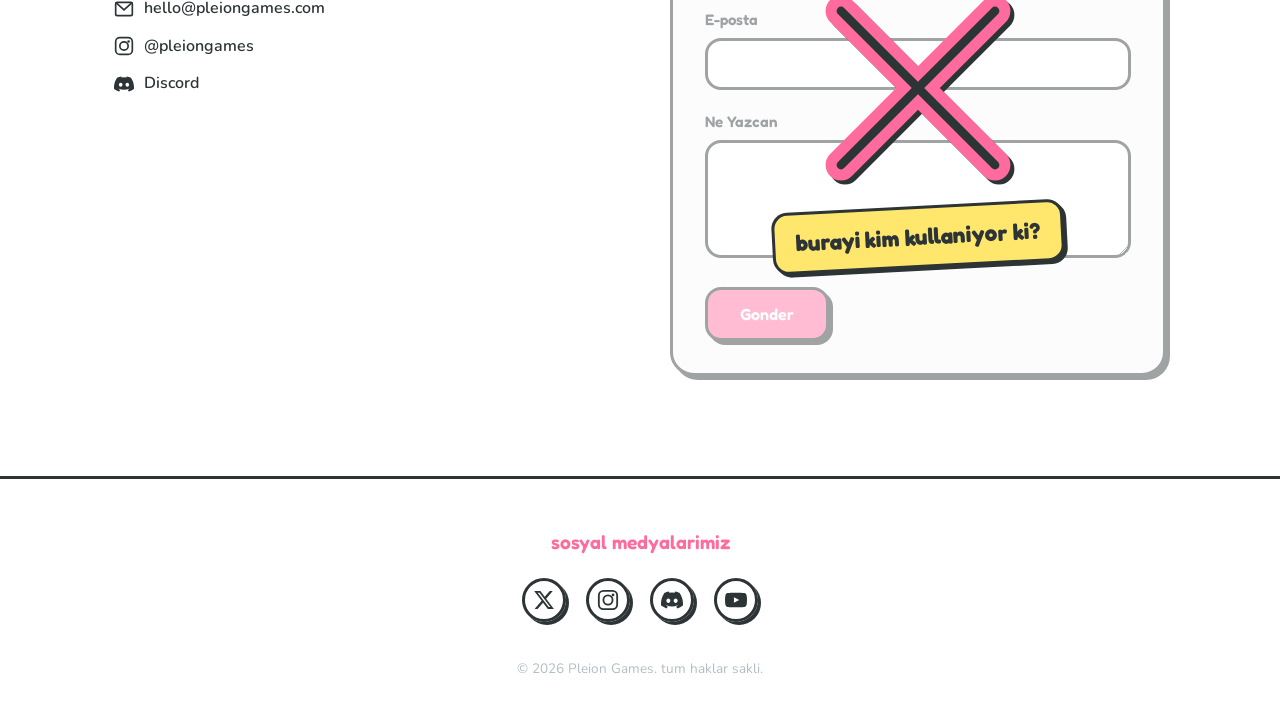
==== commit 7b256812: "v3.0 dev" ====
--- a/index.html
+++ b/index.html
@@ -61,51 +61,8 @@
         <h2 class="section-title" data-i18n="games.title">Oyunlar</h2>
         <p class="section-subtitle" data-i18n="games.subtitle">Simdilik 1 oyun projemiz var bitirince digerlerinede baslicaz sabir biraz..</p>
 
-        <div class="games-grid">
-          <a href="fromzero/index.html" class="game-card-link">
-            <article class="game-card game-card--featured">
-              <div class="game-card-img game-card-img-1">
-                <img src="fromzero.gif" alt="From ZeRo" class="game-logo">
-                <span class="badge badge-hot" data-i18n="games.featured">Yeni</span>
-                <span class="badge badge-blog" data-i18n="games.game1.blogHint">Dev Blog &rarr;</span>
-              </div>
-              <div class="game-card-body">
-                <h3 data-i18n="games.game1.title">From ZeRo</h3>
-                <p data-i18n="games.game1.desc">Dusmanlar uzerine geliyor peki neden? kimin umrunda ez gec!</p>
-              </div>
-            </article>
-          </a>
-
-          <article class="game-card game-card--mystery">
-            <div class="game-card-img game-card-img-2">
-              <div class="mystery-clouds" aria-hidden="true">
-                <span class="cloud cloud-1"></span>
-                <span class="cloud cloud-2"></span>
-                <span class="cloud cloud-3"></span>
-              </div>
-              <span class="badge badge-mystery" data-i18n="games.mystery">???</span>
-            </div>
-            <div class="game-card-body game-card-body--mystery">
-              <h3 data-i18n="games.game2.title">???</h3>
-              <p data-i18n="games.game2.desc">yakinda... bi sey gelio ama simdilik sus. izle.</p>
-            </div>
-          </article>
-
-          <article class="game-card game-card--mystery">
-            <div class="game-card-img game-card-img-3">
-              <div class="mystery-clouds" aria-hidden="true">
-                <span class="cloud cloud-1"></span>
-                <span class="cloud cloud-2"></span>
-                <span class="cloud cloud-3"></span>
-              </div>
-              <span class="badge badge-mystery" data-i18n="games.mystery">???</span>
-            </div>
-            <div class="game-card-body game-card-body--mystery">
-              <h3 data-i18n="games.game3.title">???</h3>
-              <p data-i18n="games.game3.desc">gizli proje. ne oldugunu bilen yok. stay tuned.</p>
-            </div>
-          </article>
-        </div>
+        <!-- Kartlar js/games.js dosyasindan otomatik uretilir -->
+        <div class="games-grid" id="gamesGrid"></div>
       </div>
     </section>
 
@@ -190,7 +147,7 @@
         </div>
         <div class="stats-grid">
           <div class="stat-box">
-            <span class="stat-number">1</span>
+            <span class="stat-number" id="statGamesCount">1</span>
             <span class="stat-label" data-i18n="about.statGames">Oyun</span>
           </div>
           <div class="stat-box">
@@ -281,6 +238,7 @@
     </div>
   </footer>
 
+  <script src="js/games.js"></script>
   <script src="js/hero-foods.js"></script>
   <script src="js/main.js"></script>
 </body>
--- a/css/style.css
+++ b/css/style.css
@@ -305,7 +305,8 @@
   padding: 16px;
 }
 
-.game-card-img-1 {
+.game-card-img-1,
+.game-card-img--media {
   background: #1a1a2e;
   overflow: hidden;
   padding: 0;
@@ -319,7 +320,8 @@
   display: block;
 }
 
-.game-card-img-1 .badge-hot {
+.game-card-img-1 .badge-hot,
+.game-card-img--media .badge-hot {
   z-index: 2;
 }
 
@@ -515,6 +517,7 @@
 }
 
 @media (max-width: 900px) and (min-width: 769px) {
+  .games-grid,
   .extensions-grid {
     grid-template-columns: repeat(2, 1fr);
   }
